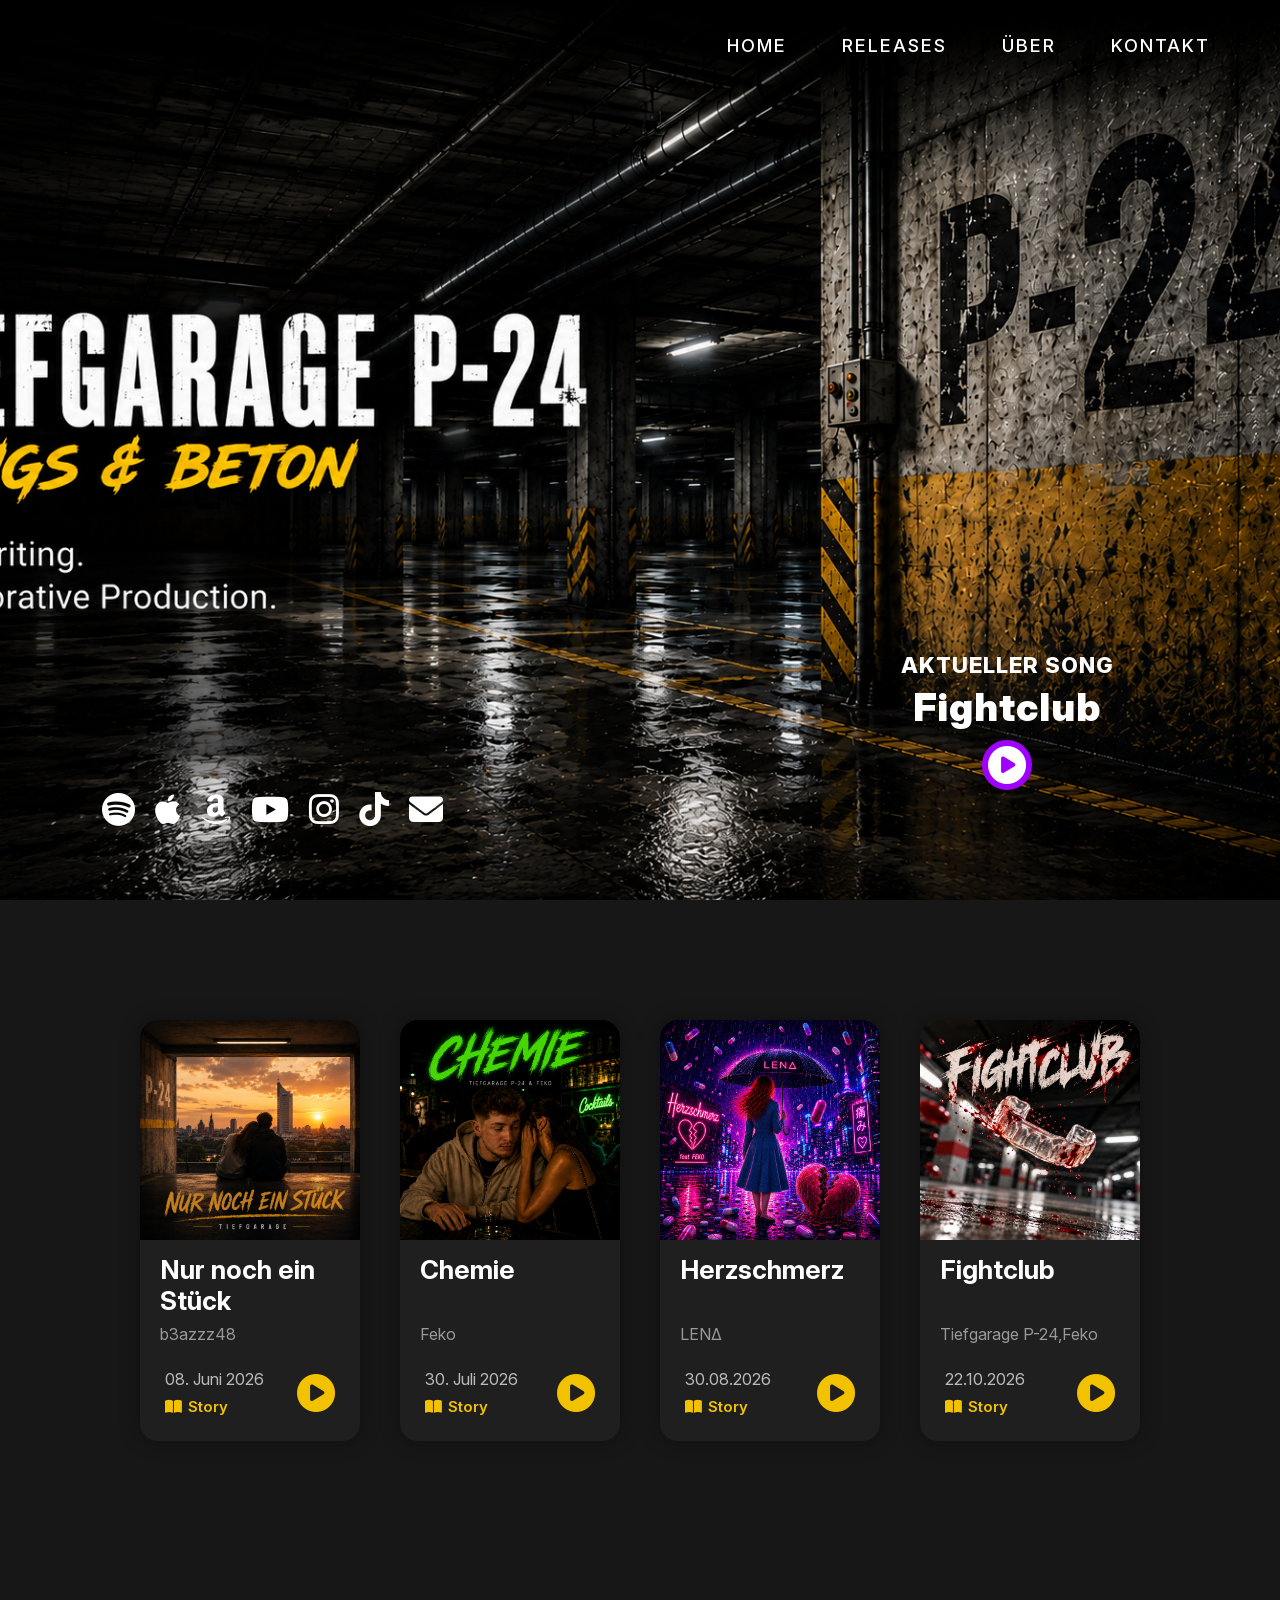
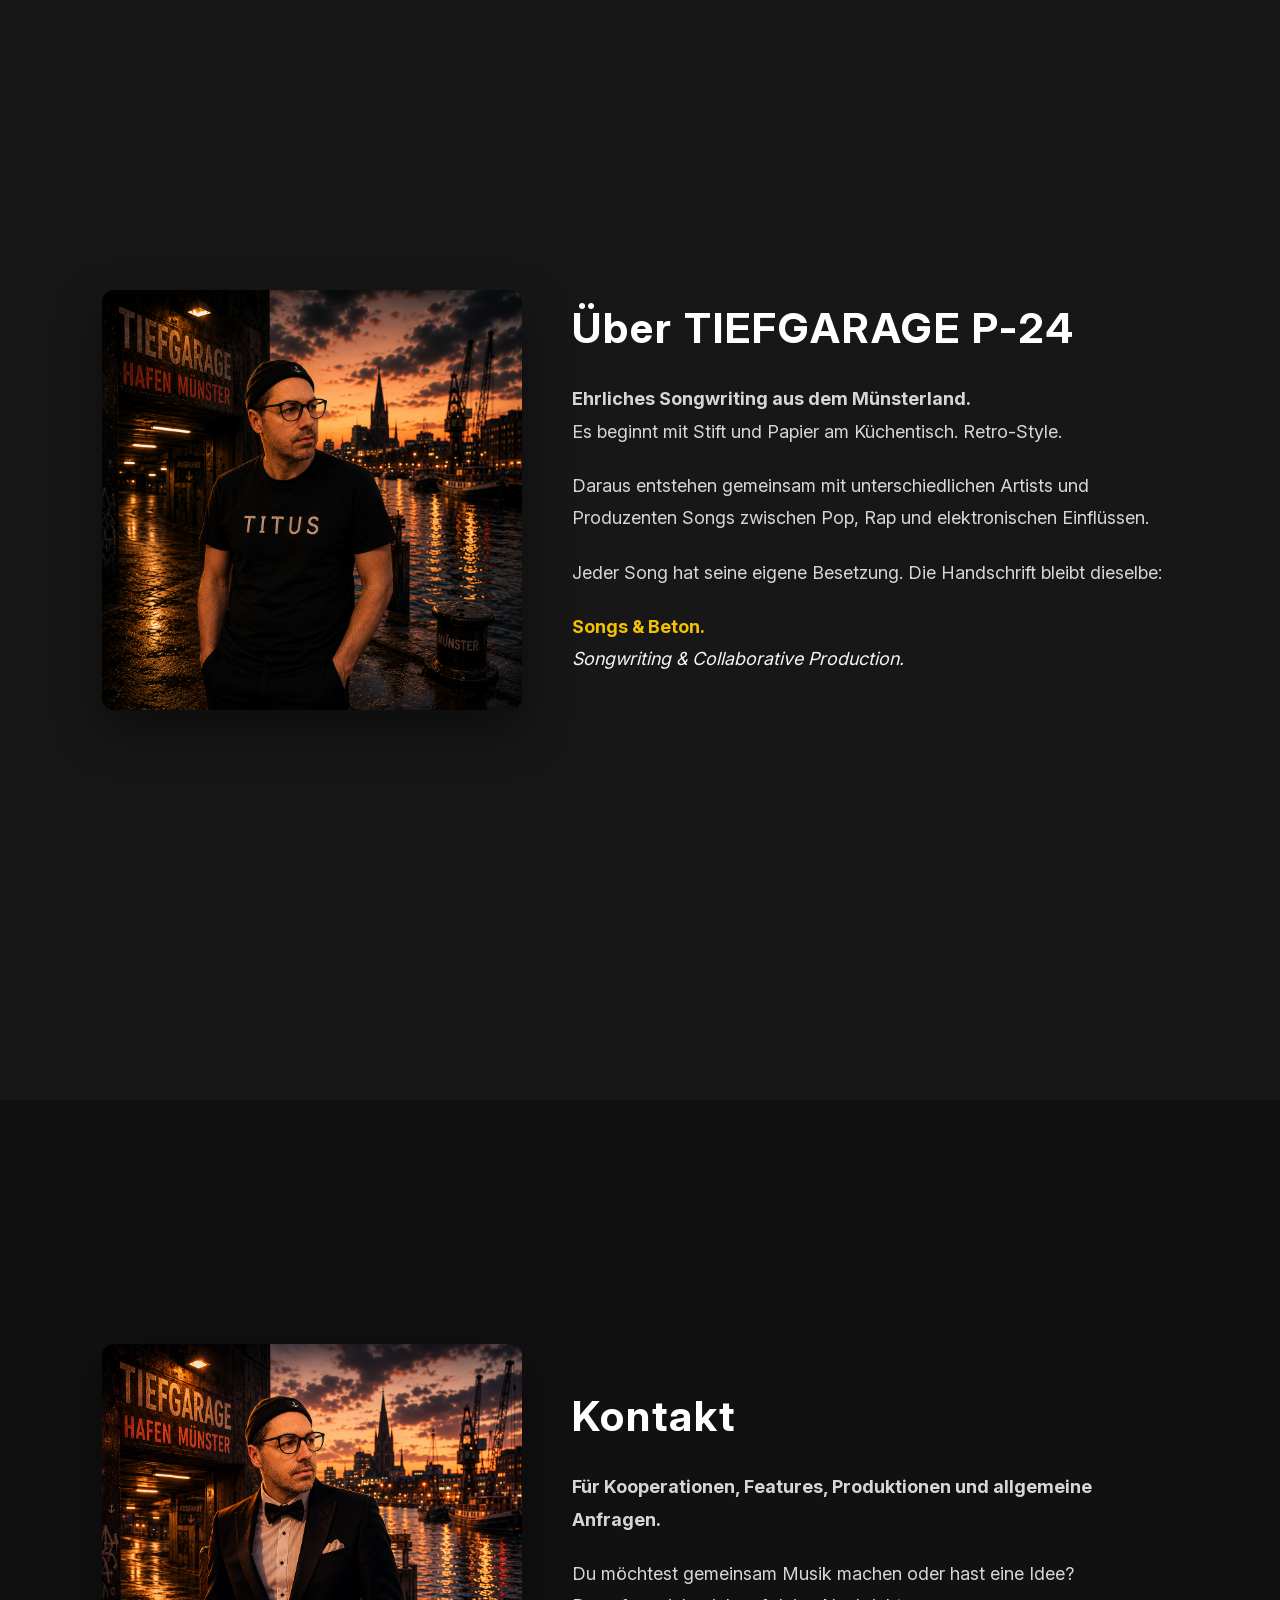
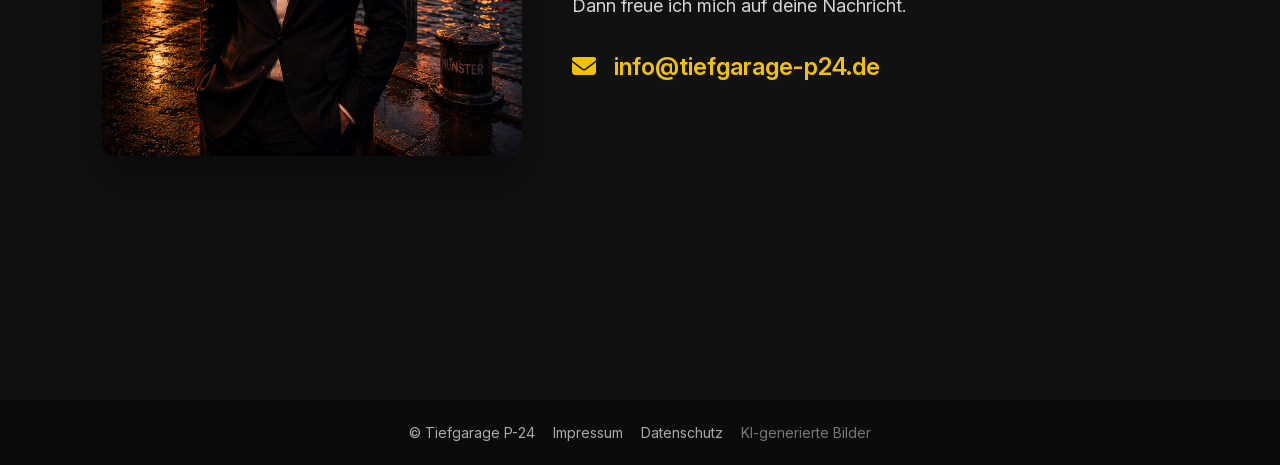
==== index.html @ d66bdec6 "Update index.html" ====
<!DOCTYPE html>
<html lang="de">

<head>

    <meta charset="UTF-8">
    <meta name="viewport" content="width=device-width, initial-scale=1.0">

    <title>Tiefgarage P-24</title>
    <link rel="stylesheet" href="style.css">

    <link rel="stylesheet" href="fonts/all.min.css">

 


</head>

<body>

<header>

    <nav>
   
        <a href="#">HOME</a>
        <a href="#releases">RELEASES</a>
        <a href="#about">ÜBER</a>
        <a href="#contact">KONTAKT</a>

    </nav>

</header>


<section class="hero">

    <div class="hero-content">

        <img src="images/logo.png" alt="Tiefgarage P-24" class="hero-logo">
       

        <div class="hero-icons">

            <a href="https://open.spotify.com/intl-de/artist/6rHu2HMCzRbNcoVHKZTyz5?si=9ib8hMebQMSGLK4p0ijs0g" target="_blank" aria-label="Spotify">
                <i class="fab fa-spotify"></i>
            </a>
            <a href="https://music.apple.com/de/artist/tiefgarage-p-24/6779788495" target="_blank" aria-label="Apple Music">
    <i class="fab fa-apple"></i>
</a>
<a href="https://music.amazon.de/artists/B0H5391VP3/tiefgarage-p-24?marketplaceId=A1PA6795UKMFR9&musicTerritory=DE&ref=dm_sh_loV7npMFciylrnXU7Ypc8jWbI" target="_blank" aria-label="Amazon Music">
    <i class="fab fa-amazon"></i>
</a>
            <a href="http://www.youtube.com/channel/UCRtT4BhdCE6mgA-jwbKLBWA" target="_blank" aria-label="YouTube">
    <i class="fab fa-youtube"></i>
</a>
            <a href="https://www.instagram.com/tiefgarage.p24?utm_source=ig_web_button_share_sheet&igsh=ZDNlZDc0MzIxNw==" target="_blank" aria-label="Instagram">
    <i class="fab fa-instagram"></i>
</a>
            <a href="https://www.tiktok.com/@tiefgarage.p24?is_from_webapp=1&sender_device=pc" target="_blank" aria-label="TikTok">
    <i class="fab fa-tiktok"></i>
</a>
            <a href="mailto:info@tiefgarage-p24.de" aria-label="E-Mail">
    <i class="fas fa-envelope"></i>
</a>
        </div>
        <div class="hero-latest">
    <span>AKTUELLER SONG</span>
    
<strong id="heroLatestTitle">Herzschmerz</strong>

<a id="heroLatestButton"
   class="play-button"
   href="#"
   target="_blank"
   rel="noopener noreferrer"
   aria-label="Aktuellen Song anhören">
    <i class="fas fa-play-circle"></i>
</a>

</div>

    </div>

</section>


<section id="releases">

    

    <div class="release-grid">

        <div class="release-card">
            
    
</p>

            <img src="images/nur-noch-ein-stück.png" alt="Nur noch ein Stück">

            <h3>Nur noch ein Stück</h3>

            <p class="artist">b3azzz48</p>

          <div class="release-footer">

    <div class="release-info">

        <span>08. Juni 2026</span>

     <a href="#"
   class="story-link"
   data-title="Eine wahre Liebesgeschichte aus Leipzig."
   data-story="Zwischen Hoffnung, Rückschlägen und Zusammenhalt erzählt „Nur noch ein Stück“ mehr zwischen den Zeilen als in den Worten.">
    <i class="fas fa-book-open"></i>
    Story
</a>

    </div>

    <a class="play-button"
       href="https://open.spotify.com/intl-de/track/4HYWpki8i0i9BM9Brw7hgo?si=295e073074084b1d"
       target="_blank"
       aria-label="Anhören">
        <i class="fas fa-play-circle"></i>
    </a>

</div>
</div>

<div class="release-card">
            
    
</p>

            <img src="images/chemie-cover.jpg" alt="Chemie">

            <h3>Chemie</h3>

            <p class="artist">Feko</p>

          <div class="release-footer">

    <div class="release-info">

        <span>30. Juli 2026</span>

     <a href="#"
   class="story-link"
   data-title="Eine durchzechte Nacht."
   data-story="Eine unerwartete Begegnung. Und vielleicht das größte Geheimnis der Menschheit?">
    <i class="fas fa-book-open"></i>
    Story
</a>

    </div>

    <a class="play-button"
       href="https://open.spotify.com/intl-de/track/4ZJSmssYX9YSl2zcwSPj4x?si=a76f670eac0d49d3"
       target="_blank"
       aria-label="Anhören">
        <i class="fas fa-play-circle"></i>
    </a>

</div>
            
</div>
         <div class="release-card">
            
    
</p>

            <img src="images/herzschmerz-cover.png" alt="Herzschmerz">

            <h3>Herzschmerz</h3>

            <p class="artist">LENΔ</p>

          <div class="release-footer">

    <div class="release-info">

        <span>30.08.2026</span>

     <a href="#"
   class="story-link"
   data-title="Ein persönlicher Dialog mit dem eigenen Schmerz."
   data-story="Der Song bewegt sich zwischen Liebeskummer, inneren Kämpfen und dem Wunsch, endlich loszulassen. Ein bewusstes Spiel mit dem Kontrast aus sommerlichem Sound und emotionaler Tiefe.">
    <i class="fas fa-book-open"></i>
    Story
</a>

    </div>

  <a class="play-button"
       href=https://open.spotify.com/intl-de/track/3UleA9GXHF7duBatR3NBm4?si=133a0db8a2e64717"
       target="_blank"
       aria-label="Anhören">
        <i class="fas fa-play-circle"></i>
    </a>


</div>
</div>
        
         <div class="release-card">
            
    
</p>

            <img src="images/FIGHTCLUB_3000x3000.jpg " alt="Fightclub">

            <h3>Fightclub</h3>

            <p class="artist">Tiefgarage P-24,Feko</p>

          <div class="release-footer">

    <div class="release-info">

        <span>22.10.2026</span>

     <a href="#"
   class="story-link"
   data-title="Nah am Abgrund"
   data-story="Er musste sich schon immer allein durchs Leben kämpfen. Doch irgendwann fand er im Fightclub, was ihm all die Jahre gefehlt hatte: Zusammenhalt, Respekt und echte Loyalität.
Der Club bewahrte ihn vor einer kriminellen Laufbahn. Hier fand er nicht nur Gleichgesinnte, sondern Familie.">
    <i class="fas fa-book-open"></i>
    Story
</a>

    </div>

  <a class="play-button"
       href=https://open.spotify.com/intl-de/album/6ifN43nXRGzP0JBTVuFiJn?si=QBHp9VlFRl-d7kdAriK0dA"
       target="_blank"
       aria-label="Anhören">
        <i class="fas fa-play-circle"></i>
    </a>


</div>
        </div>

    

</section>

<section id="about">

    <div class="about-container">

        <img src="images/about.png" alt="Tiefgarage P-24" class="about-image">

        <div class="about-text">

    <h2>Über TIEFGARAGE P-24</h2>

    <p>
        <strong>Ehrliches Songwriting aus dem Münsterland.</strong><br>
        Es beginnt mit Stift und Papier am Küchentisch. Retro-Style.
    </p>

    <p>
        Daraus entstehen gemeinsam mit unterschiedlichen Artists
        und Produzenten Songs zwischen Pop, Rap und elektronischen
        Einflüssen.
    </p>

    <p>
        Jeder Song hat seine eigene Besetzung.
        Die Handschrift bleibt dieselbe:
    </p>

    <p class="about-highlight">
    <strong>Songs &amp; Beton.</strong><br>
    <em>Songwriting &amp; Collaborative Production.</em>
</p>

</div>

    </div>

</section>

<section id="contact">

    <div class="about-container">

        <img src="images/contact.png" alt="Kontakt Tiefgarage P-24" class="about-image">

        <div class="about-text">

            <h2>Kontakt</h2>

            <p>
                <strong>Für Kooperationen, Features, Produktionen und allgemeine Anfragen.</strong>
            </p>

            <p>
                Du möchtest gemeinsam Musik machen oder hast eine Idee?<br>
                Dann freue ich mich auf deine Nachricht.
            </p>

            <p class="contact-mail">
                <a href="mailto:info@tiefgarage-p24.de">
                    <i class="fas fa-envelope"></i>
                    info@tiefgarage-p24.de
                </a>
            </p>

        </div>

    </div>

</section>

    <div id="storyModal" class="modal">

    <div class="modal-content">

        <span class="close">&times;</span>

        <h2>📖 Story</h2>

        <h3>Eine wahre Liebesgeschichte aus Leipzig.</h3>

        <p>
            Zwischen Hoffnung, Rückschlägen und Zusammenhalt erzählt
            „Nur noch ein Stück“ mehr zwischen den Zeilen als in den
            Worten.
        </p>

    </div>

</div>

<script>
// STORY-POP-UPS
const storyLinks = document.querySelectorAll(".story-link");
const storyModal = document.getElementById("storyModal");
const closeStory = document.querySelector(".close");

if (storyModal && closeStory) {
    const modalTitle = storyModal.querySelector("h3");
    const modalText = storyModal.querySelector("p");

    storyLinks.forEach(link => {
        link.addEventListener("click", function (e) {
            e.preventDefault();

            if (modalTitle) {
                modalTitle.textContent = this.dataset.title || "Story";
            }

            if (modalText) {
                modalText.textContent = this.dataset.story || "";
            }

            storyModal.style.display = "flex";
        });
    });

    closeStory.addEventListener("click", function () {
        storyModal.style.display = "none";
    });

    window.addEventListener("click", function (e) {
        if (e.target === storyModal) {
            storyModal.style.display = "none";
        }
    });
}


// AKTUELLEN SONG AUTOMATISCH AUS DEN RELEASES ÜBERNEHMEN
// Es wird die letzte Releasecard mit einem Spotify-Link verwendet.

const heroLatestTitle = document.getElementById("heroLatestTitle");
const heroLatestButton = document.getElementById("heroLatestButton");
const releaseCards = document.querySelectorAll(".release-card");

let latestReleasedCard = null;

for (let i = releaseCards.length - 1; i >= 0; i--) {
    const card = releaseCards[i];
    const playButton = card.querySelector(".play-button");

    if (
        playButton &&
        playButton.href &&
        playButton.href.startsWith("https://open.spotify.com/")
    ) {
        latestReleasedCard = card;
        break;
    }
}

if (latestReleasedCard && heroLatestTitle && heroLatestButton) {
    const title = latestReleasedCard.querySelector("h3");
    const playButton = latestReleasedCard.querySelector(".play-button");

    if (title && playButton) {
        heroLatestTitle.textContent = title.textContent.trim();
        heroLatestButton.href = playButton.href;
        heroLatestButton.target = "_blank";
        heroLatestButton.rel = "noopener noreferrer";
    }
}
</script>

    <footer class="site-footer">

    <span>© Tiefgarage P-24</span>

    <a href="impressum.html">Impressum</a>

    <a href="datenschutz.html">Datenschutz</a>

    <span class="ki-hinweis">
        KI-generierte Bilder
    </span>

</footer>
</body>

</html>
---- style.css ----
@font-face {
    font-family: 'InterLocal';
    src: url('InterVariable.woff2') format('woff2');
    font-weight: 100 900;
    font-style: normal;
    font-display: swap;
}

@font-face {
    font-family: 'Font Awesome 6 Free';
    src: url('fonts/fa-solid-900.woff2') format('woff2');
    font-weight: 900;
    font-style: normal;
    font-display: block;
}

@font-face {
    font-family: 'Font Awesome 6 Brands';
    src: url('fonts/fa-brands-400.woff2') format('woff2');
    font-weight: 400;
    font-style: normal;
    font-display: block;
}


/* ==================================================
   RESET
   ================================================== */

*{
    margin:0;
    padding:0;
    box-sizing:border-box;
}

html{
    scroll-behavior:smooth;
}

body{
    font-family:'InterLocal',sans-serif;
    background:#111;
    color:white;
}


/* ==================================================
   NAVIGATION – DESKTOP
   ================================================== */

header{
    position:fixed;
    top:0;
    left:0;
    width:100%;

    padding:35px 70px;

    display:flex;
    justify-content:flex-end;

    z-index:1000;

    background:linear-gradient(
        to bottom,
        rgba(0,0,0,.75),
        rgba(0,0,0,0)
    );
}

nav{
    display:flex;
    gap:55px;
}

nav a{
    color:white;
    text-decoration:none;

    letter-spacing:2px;
    font-size:18px;
    font-weight:500;

    transition:.3s;

    border-bottom:2px solid transparent;
    padding-bottom:6px;
}

nav a:hover{
    color:#f2c200;
}

nav a.active{
    color:#f2c200;
    border-bottom:2px solid #f2c200;
    padding-bottom:6px;
}


/* ==================================================
   HERO
   ================================================== */

.hero{
    width:100%;
    height:100vh;

    position:relative;

    background-image:url("images/hero-neu.png");
    background-size:cover;
    background-position:center;
    background-repeat:no-repeat;
}

.hero-content{
    height:100%;

    display:flex;
    flex-direction:column;

    justify-content:flex-end;
    align-items:flex-start;

    padding:0 8% 70px;
}

.hero-logo{
    display:none;
}

.hero-icons{
    display:flex;
    gap:20px;
}

.hero-icons a{
    color:white;
    font-size:34px;
    transition:.3s;
}

.hero-icons a:hover{
    color:#f2c200;
}


/* ==================================================
   AKTUELLER SONG – HERO
   ================================================== */

.hero-latest{
    position:absolute;

    right:13%;
    bottom:110px;

    display:flex;
    flex-direction:column;

    align-items:center;
    justify-content:center;

    gap:6px;

    color:white;
    text-align:center;

    z-index:100;
}

.hero-latest span{
    display:block;

    color:white;

    font-size:22px;
    font-weight:800;
    letter-spacing:1px;

    margin:0;
}

.hero-latest strong{
    display:block;

    color:white;

    font-size:38px;
    font-weight:900;
    letter-spacing:1px;

    margin:0;
}

.hero-latest a{
    display:flex;

    align-items:center;
    justify-content:center;

    width:50px;
    height:50px;

    background:#a000ff;
    border:2px solid #a000ff;
    border-radius:50%;

    color:white;
    font-size:38px;
    line-height:1;

    text-decoration:none;

    margin:4px 0 0 0;
}

.hero-latest a:hover{
    color:#c000ff;
}


/* ==================================================
   ÜBER
   ================================================== */

#about{
    min-height:100vh;

    background:#171717;

    padding:90px 8%;
}

.about-container{
    max-width:1200px;
    margin:auto;

    display:flex;
    align-items:center;

    gap:50px;
}

.about-image{
    width:420px;

    border-radius:12px;

    box-shadow:0 20px 50px rgba(0,0,0,.45);
}

.about-text{
    flex:1;
}

.about-text h2{
    font-size:42px;

    margin-bottom:30px;

    letter-spacing:2px;
}

.about-text p{
    font-size:18px;
    line-height:1.8;

    color:#d6d6d6;

    margin-bottom:22px;
}

.about-highlight strong{
    color:#f2c200;
}

.about-highlight em{
    color:#f5f5f5;
}


/* ==================================================
   KONTAKT
   ================================================== */

#contact{
    min-height:100vh;

    background:#111;

    display:flex;

    justify-content:center;
    align-items:center;

    padding:80px 8%;
}

.contact-container{
    max-width:700px;

    text-align:center;
}

.contact-container h2{
    font-size:56px;

    color:white;

    margin-bottom:30px;
}

.contact-container p{
    font-size:24px;
    line-height:1.8;

    color:#ddd;

    margin-bottom:25px;
}

.contact-container strong{
    color:white;
}

.contact-mail a{
    color:#f2c200;

    text-decoration:none;

    font-size:24px;
    font-weight:600;
}

.contact-mail i{
    margin-right:12px;
}


/* ==================================================
   RELEASES
   ================================================== */

#releases{
    min-height:100vh;

    background:#171717;

    padding:120px 8%;
}

#releases h2{
    text-align:center;

    font-size:56px;

    color:white;

    margin-bottom:70px;
}

.release-grid{
    display:flex;

    justify-content:center;

    gap:40px;

    flex-wrap:wrap;
}

.release-card{
    width:220px;

    background:#1f1f1f;

    display:flex;
    flex-direction:column;

    border-radius:18px;

    overflow:hidden;

    transition:.3s;

    box-shadow:0 0 20px rgba(0,0,0,.35);
}

.release-card:hover{
    transform:translateY(-8px);

    box-shadow:
        0 0 25px rgba(242,194,0,.25);
}

.release-card img{
    width:100%;

    display:block;
}

.release-card h3{
    color:white;

    font-size:26px;

    height:84px;

    padding:14px 20px 8px;
}

.artist{
    color:#999;

    padding:0 20px;
}

.release-footer{
    display:flex;

    justify-content:space-between;
    align-items:center;

    padding:25px;

    margin-top:auto;
}

.release-footer span{
    color:#bbb;
}

.release-info{
    display:flex;

    flex-direction:column;

    gap:8px;
}

.story-link{
    display:flex;

    align-items:center;

    gap:6px;

    color:#f2c200;

    text-decoration:none;

    font-size:15px;

    font-weight:600;
}

.story-link:hover{
    color:#ffd84d;
}

.release-footer a.play-button{
    color:#f2c200;

    font-size:38px;

    text-decoration:none;
}


/* ==================================================
   STORY POPUP
   ================================================== */

.modal{
    display:none;

    position:fixed;

    inset:0;

    background:rgba(0,0,0,.75);

    justify-content:center;
    align-items:center;

    z-index:9999;
}

.modal-content{
    background:#1f1f1f;

    width:90%;
    max-width:520px;

    padding:30px;

    border-radius:18px;

    color:white;

    position:relative;

    box-shadow:
        0 20px 60px rgba(0,0,0,.5);
}

.modal-content h2{
    color:#f2c200;

    margin-bottom:15px;
}

.modal-content h3{
    margin-bottom:20px;
}

.modal-content p{
    line-height:1.7;

    color:#ddd;
}

.close{
    position:absolute;

    top:15px;
    right:20px;

    font-size:30px;

    cursor:pointer;

    color:#bbb;
}

.close:hover{
    color:#fff;
}


/* ==================================================
   FOOTER
   ================================================== */

.site-footer{
    width:100%;

    padding:24px 20px;

    display:flex;

    justify-content:center;
    align-items:center;

    flex-wrap:wrap;

    gap:8px 18px;

    background:#0b0b0b;

    color:#aaa;

    font-size:14px;

    text-align:center;
}

.site-footer a{
    color:#aaa;

    text-decoration:none;

    transition:color .2s ease;
}

.site-footer a:hover{
    color:#f2c400;
}

.site-footer .ki-hinweis{
    color:#777;
}


/* ==================================================
   RECHTLICHE SEITEN
   ================================================== */

.legal-page{
    max-width:900px;

    margin:0 auto;

    padding:90px 40px 20px;
}

.legal-page h1{
    font-size:32px;

    margin-bottom:18px;

    color:white;
}

.legal-page h2{
    font-size:17px;

    margin-top:12px;
    margin-bottom:4px;

    color:#f2c400;
}

.legal-page p{
    font-size:13px;

    line-height:1.3;

    color:#ddd;

    margin-bottom:6px;
}

.legal-page a{
    color:#f2c400;

    text-decoration:none;
}

.legal-page a:hover{
    text-decoration:underline;
}


/* ==================================================
   MOBILE – EINZIGER MOBILE BLOCK
   ================================================== */

@media (max-width:600px){

    /* ----------------------------------------------
       ALLGEMEIN
       ---------------------------------------------- */

    html{
        scroll-behavior:smooth;
    }

    body{
        width:100%;
        overflow-x:hidden;
    }


    /* ----------------------------------------------
       NAVIGATION
       ---------------------------------------------- */

    header{
        position:fixed !important;

        top:0 !important;
        left:0 !important;

        width:100% !important;

        height:64px !important;

        padding:0 10px !important;

        display:flex !important;

        justify-content:center !important;
        align-items:center !important;

        background:rgba(17,17,17,.96) !important;

        z-index:10000 !important;
    }

    nav{
        width:100% !important;

        display:flex !important;

        justify-content:space-between !important;
        align-items:center !important;

        gap:0 !important;

        flex-wrap:nowrap !important;
    }

    nav a{
        flex:0 0 auto !important;

        font-size:12px !important;

        letter-spacing:1.2px !important;

        white-space:nowrap !important;

        padding:0 !important;
        margin:0 !important;

        border-bottom:none !important;
    }


    /* ----------------------------------------------
       HERO
       ---------------------------------------------- */

    .hero{
    height:100svh;

    width:100%;

    overflow:hidden;

    background-image:url("images/dein-mobile-hero.png");

    background-size:cover;

    background-position:center;

    background-repeat:no-repeat;
}

    .hero-content{
        position:relative;

        width:100%;
        height:100%;

        padding:0 15px 50px;

        display:flex;

        flex-direction:column;

        justify-content:flex-end;
        align-items:center;

        overflow:hidden;
    }


    /* LOGO */

    .hero-logo{
        display:block !important;

        position:absolute !important;

        top:115px !important;

        left:50% !important;

        transform:translateX(-50%) !important;

        width:78% !important;

        max-width:380px !important;

        height:auto !important;

        z-index:10 !important;

        mix-blend-mode:screen !important;
    }


    /* ZUSATZTEXT */

    .hero-content::before{
        display:block !important;

        content:"Songwriting & Collaborative Production.";

        position:absolute !important;

        top:245px !important;

        left:53% !important;

        transform:translateX(-50%) !important;

        width:100% !important;

        text-align:center !important;

        color:white !important;

        font-size:15px !important;

        font-weight:600 !important;

        letter-spacing:.2px !important;

        white-space:nowrap !important;

        z-index:11 !important;
    }


    /* HERO – AKTUELLER SONG */

    .hero-latest{
        position:absolute !important;

        left:0 !important;
        right:0 !important;

        bottom:145px !important;

        width:100% !important;

        display:flex !important;

        flex-direction:column !important;

        align-items:center !important;

        justify-content:center !important;

        gap:5px !important;

        z-index:50 !important;

        text-align:center !important;
    }

    .hero-latest span{
        font-size:17px !important;

        line-height:1.2 !important;

        color:white !important;
    }

    .hero-latest strong{
        font-size:30px !important;

        line-height:1.15 !important;

        color:white !important;
    }

    .hero-latest a{
        display:flex !important;

        align-items:center !important;
        justify-content:center !important;

        width:70px !important;
        height:70px !important;

        margin:8px 0 0 0 !important;

        background:#a000ff !important;

        color:white !important;

        border:0 !important;

        border-radius:50% !important;

        font-size:36px !important;

        line-height:1 !important;

        text-decoration:none !important;
    }


    /* HERO – SOCIAL ICONS */

    .hero-icons{
        position:absolute !important;

        left:50% !important;

        bottom:45px !important;

        transform:translateX(-50%) !important;

        width:100% !important;

        display:flex !important;

        justify-content:center !important;

        align-items:center !important;

        gap:15px !important;

        z-index:50 !important;
    }

    .hero-icons a{
        font-size:35px !important;

        color:white !important;
    }


    /* ----------------------------------------------
       ÜBER – MOBILE
       ---------------------------------------------- */

    #about{
        min-height:0 !important;

        height:auto !important;

        padding:64px 0 0 0 !important;

        background:#171717 !important;

        overflow:visible !important;
    }

    #about .about-container{
        width:100% !important;

        max-width:none !important;

        margin:0 !important;

        padding:0 !important;

        display:flex !important;

        flex-direction:column !important;

        align-items:stretch !important;

        gap:0 !important;
    }

    #about .about-image{
        width:100% !important;

        height:35svh !important;

        min-height:0 !important;

        flex:none !important;

        object-fit:cover !important;

        object-position:center center !important;

        border-radius:0 !important;

        box-shadow:none !important;

        display:block !important;
    }

    #about .about-text{
        width:100% !important;

        height:auto !important;

        min-height:55svh !important;

        flex:none !important;

        padding:35px 22px 45px !important;

        text-align:center !important;

        overflow:visible !important;
    }

    #about .about-text h2{
        font-size:34px !important;

        line-height:1.15 !important;

        margin-bottom:30px !important;

        letter-spacing:0 !important;

        white-space:nowrap !important;
    }

    #about .about-text p{
        font-size:17px !important;

        line-height:1.6 !important;

        color:#d6d6d6 !important;

        margin-bottom:25px !important;
    }

    #about .about-highlight{
        margin-top:5px !important;
    }

    #about .about-highlight strong{
        color:#f2c200 !important;
    }

    #about .about-highlight em{
        color:#f5f5f5 !important;
    }


    /* ----------------------------------------------
       KONTAKT – MOBILE
       ---------------------------------------------- */

    #contact{
        min-height:0 !important;

        height:auto !important;

        padding:64px 0 0 0 !important;

        background:#111 !important;

        display:block !important;

        overflow:visible !important;
    }

    #contact .about-container{
        width:100% !important;

        max-width:none !important;

        margin:0 !important;

        padding:0 !important;

        display:flex !important;

        flex-direction:column !important;

        align-items:stretch !important;

        gap:0 !important;
    }

    #contact .about-image{
        width:100% !important;

        height:35svh !important;

        min-height:0 !important;

        flex:none !important;

        object-fit:cover !important;

        object-position:center center !important;

        border-radius:0 !important;

        box-shadow:none !important;

        display:block !important;
    }

    #contact .about-text{
        width:100% !important;

        height:auto !important;

        min-height:55svh !important;

        flex:none !important;

        padding:35px 22px 45px !important;

        text-align:center !important;

        overflow:visible !important;
    }

    #contact .about-text h2{
        font-size:40px !important;

        line-height:1.15 !important;

        margin-bottom:30px !important;

        letter-spacing:1px !important;
    }

    #contact .about-text p{
        font-size:17px !important;

        line-height:1.6 !important;

        color:#ddd !important;

        margin-bottom:25px !important;
    }

    #contact .contact-mail{
        margin-top:30px !important;
    }

    #contact .contact-mail a{
        display:inline-flex !important;

        align-items:center !important;

        justify-content:center !important;

        gap:10px !important;

        color:#f2c200 !important;

        font-size:20px !important;

        font-weight:600 !important;

        text-decoration:none !important;
    }

    #contact .contact-mail i{
        margin-right:0 !important;
    }


    /* ----------------------------------------------
       RELEASES – MOBILE
       ---------------------------------------------- */

    #releases{
        min-height:0 !important;

        padding:100px 20px 60px !important;

        background:#171717 !important;
    }

    #releases h2{
        font-size:38px !important;

        margin-bottom:40px !important;
    }

    .release-grid{
        display:flex !important;

        flex-direction:column !important;

        align-items:center !important;

        justify-content:flex-start !important;

        gap:30px !important;
    }

    .release-card{
        width:280px !important;

        max-width:100% !important;
    }


    /* ----------------------------------------------
       STORY POPUP – MOBILE
       ---------------------------------------------- */

    .modal{
        position:fixed !important;

        inset:0 !important;

        width:100vw !important;
        height:100vh !important;

        display:none;

        align-items:center !important;
        justify-content:center !important;

        padding:20px !important;

        box-sizing:border-box !important;

        z-index:99999 !important;
    }

    .modal-content{
        position:relative !important;

        width:calc(100vw - 40px) !important;

        max-width:340px !important;

        max-height:75vh !important;

        overflow-y:auto !important;

        margin:0 !important;

        padding:25px 20px !important;

        box-sizing:border-box !important;

        border-radius:18px !important;
    }

    .modal-content h2{
        font-size:24px !important;

        margin-bottom:12px !important;
    }

    .modal-content h3{
        font-size:18px !important;

        line-height:1.3 !important;

        margin-bottom:15px !important;
    }

    .modal-content p{
        font-size:15px !important;

        line-height:1.5 !important;
    }

    .close{
        top:10px !important;

        right:14px !important;

        font-size:28px !important;
    }


    /* ----------------------------------------------
       FOOTER – MOBILE
       ---------------------------------------------- */

    .site-footer{
        font-size:13px !important;

        gap:8px 12px !important;

        padding:20px 15px !important;
    }


    /* ----------------------------------------------
       RECHTLICHE SEITEN – MOBILE
       ---------------------------------------------- */

    .legal-page{
        padding:100px 20px 30px !important;
    }

    .legal-page h1{
        font-size:30px !important;

        margin-bottom:20px !important;
    }

    .legal-page h2{
        font-size:18px !important;

        margin-top:18px !important;
    }

    .legal-page p{
        font-size:14px !important;

        line-height:1.4 !important;
    }

}
/* ==================================================
   MOBILE FEINSCHLIFF – NUR HANDY
   DESKTOP NICHT VERÄNDERN
   ================================================== */

@media (max-width:600px){

    /* -------------------------
       NAVIGATION
       ------------------------- */

    body > header nav{
        justify-content:center !important;
        gap:18px !important;
    }

    body > header nav a{
        font-size:14px !important;
        letter-spacing:1px !important;
        margin:0 !important;
        padding:0 !important;
    }


    /* -------------------------
       ÜBER – TEXT VOLL SICHTBAR
       ------------------------- */

    #about{
        height:auto !important;
        min-height:0 !important;
        overflow:visible !important;
    }

    #about .about-text{
        height:auto !important;
        min-height:0 !important;
        padding:15px 22px 20px !important;
        overflow:visible !important;
    }

    #about .about-text h2{
        font-size:28px !important;
        line-height:1.2 !important;
        white-space:normal !important;
        margin-bottom:22px !important;
    }

    #about .about-text p{
        font-size:15px !important;
        line-height:1.5 !important;
        margin-bottom:18px !important;
    }


    /* -------------------------
       KONTAKT – TEXT VOLL SICHTBAR
       ------------------------- */

    #contact{
        height:auto !important;
        min-height:0 !important;
        overflow:visible !important;
    }

    #contact .about-container{
        height:auto !important;
    }

    #contact .about-image{
        height:40svh !important;
    }

    #contact .about-text{
        height:auto !important;
        min-height:0 !important;
        padding:30px 22px 55px !important;
        overflow:visible !important;
    }

    #contact .about-text h2{
        font-size:28px !important;
        line-height:1.2 !important;
        margin-bottom:22px !important;
    }

    #contact .about-text p{
        font-size:15px !important;
        line-height:1.5 !important;
        margin-bottom:18px !important;
    }

    #contact .contact-mail{
        margin-top:25px !important;
    }

    #contact .contact-mail a{
        font-size:18px !important;
    }

}
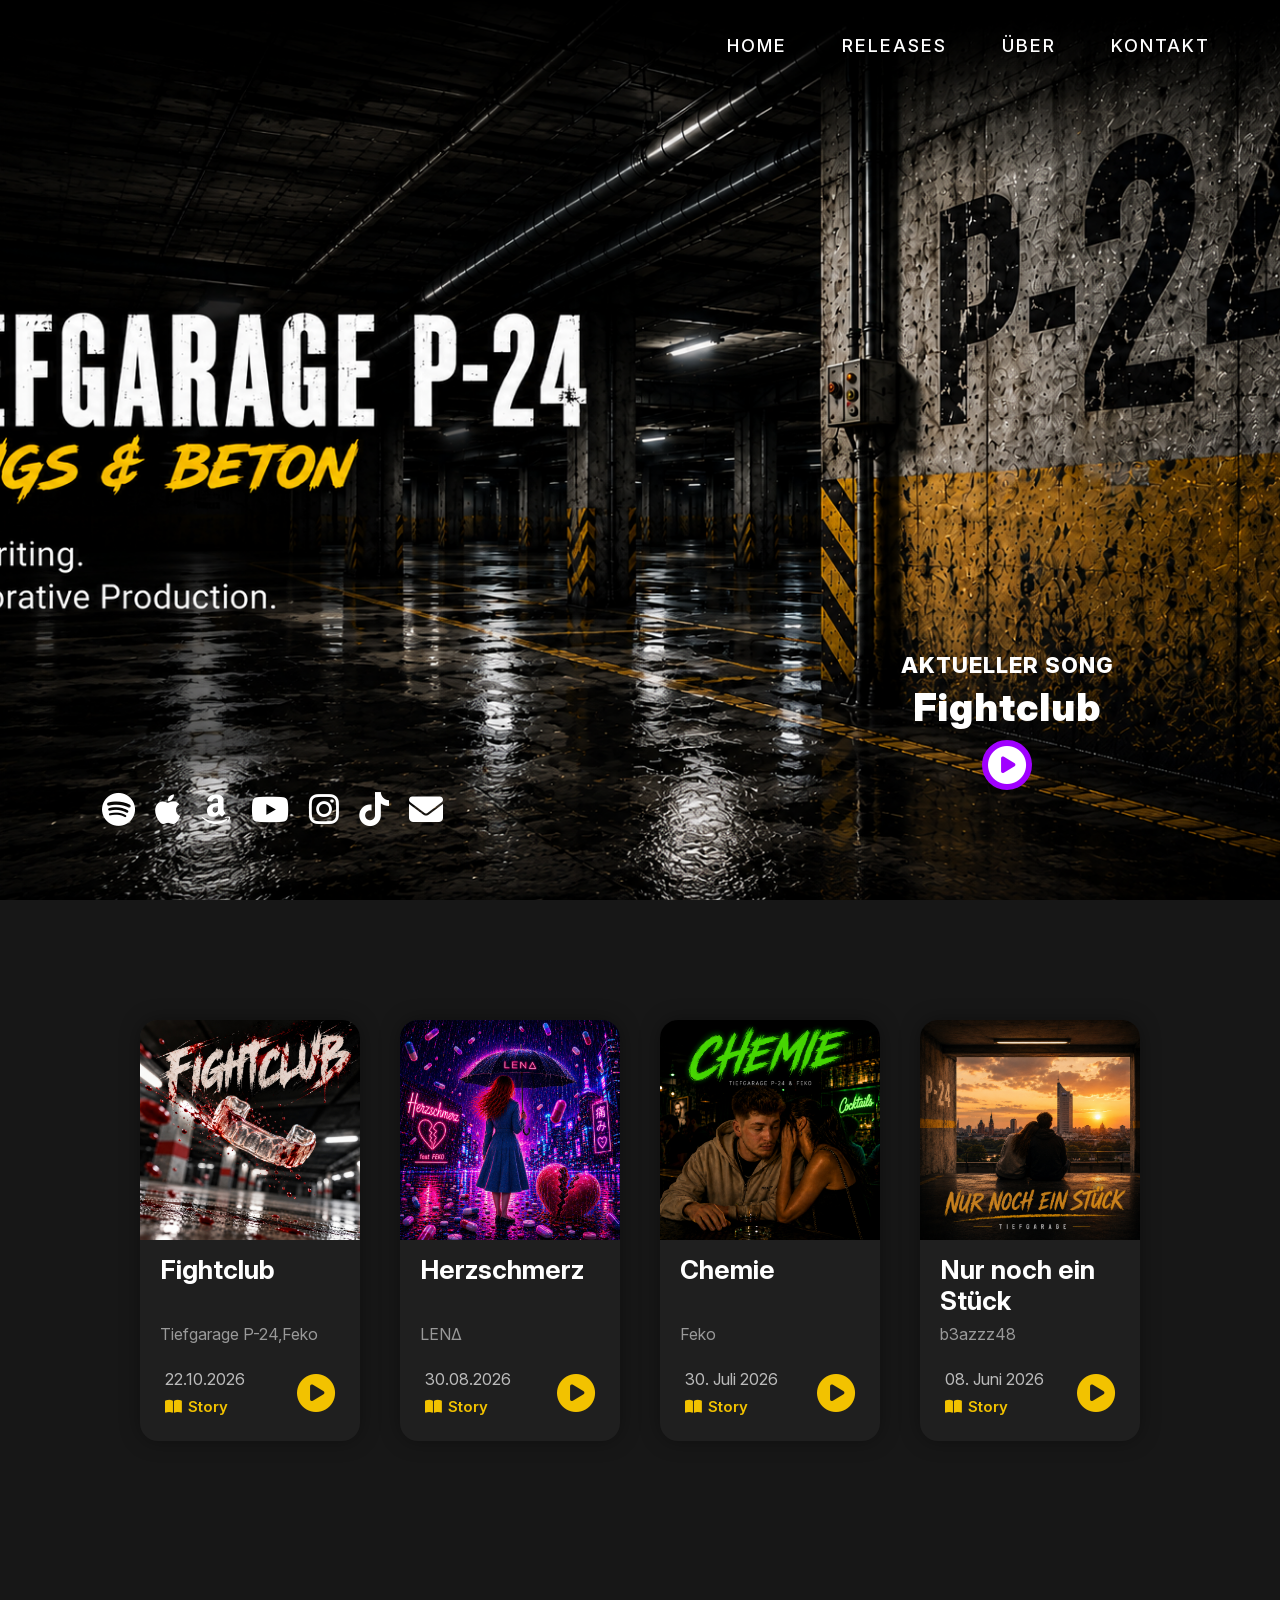
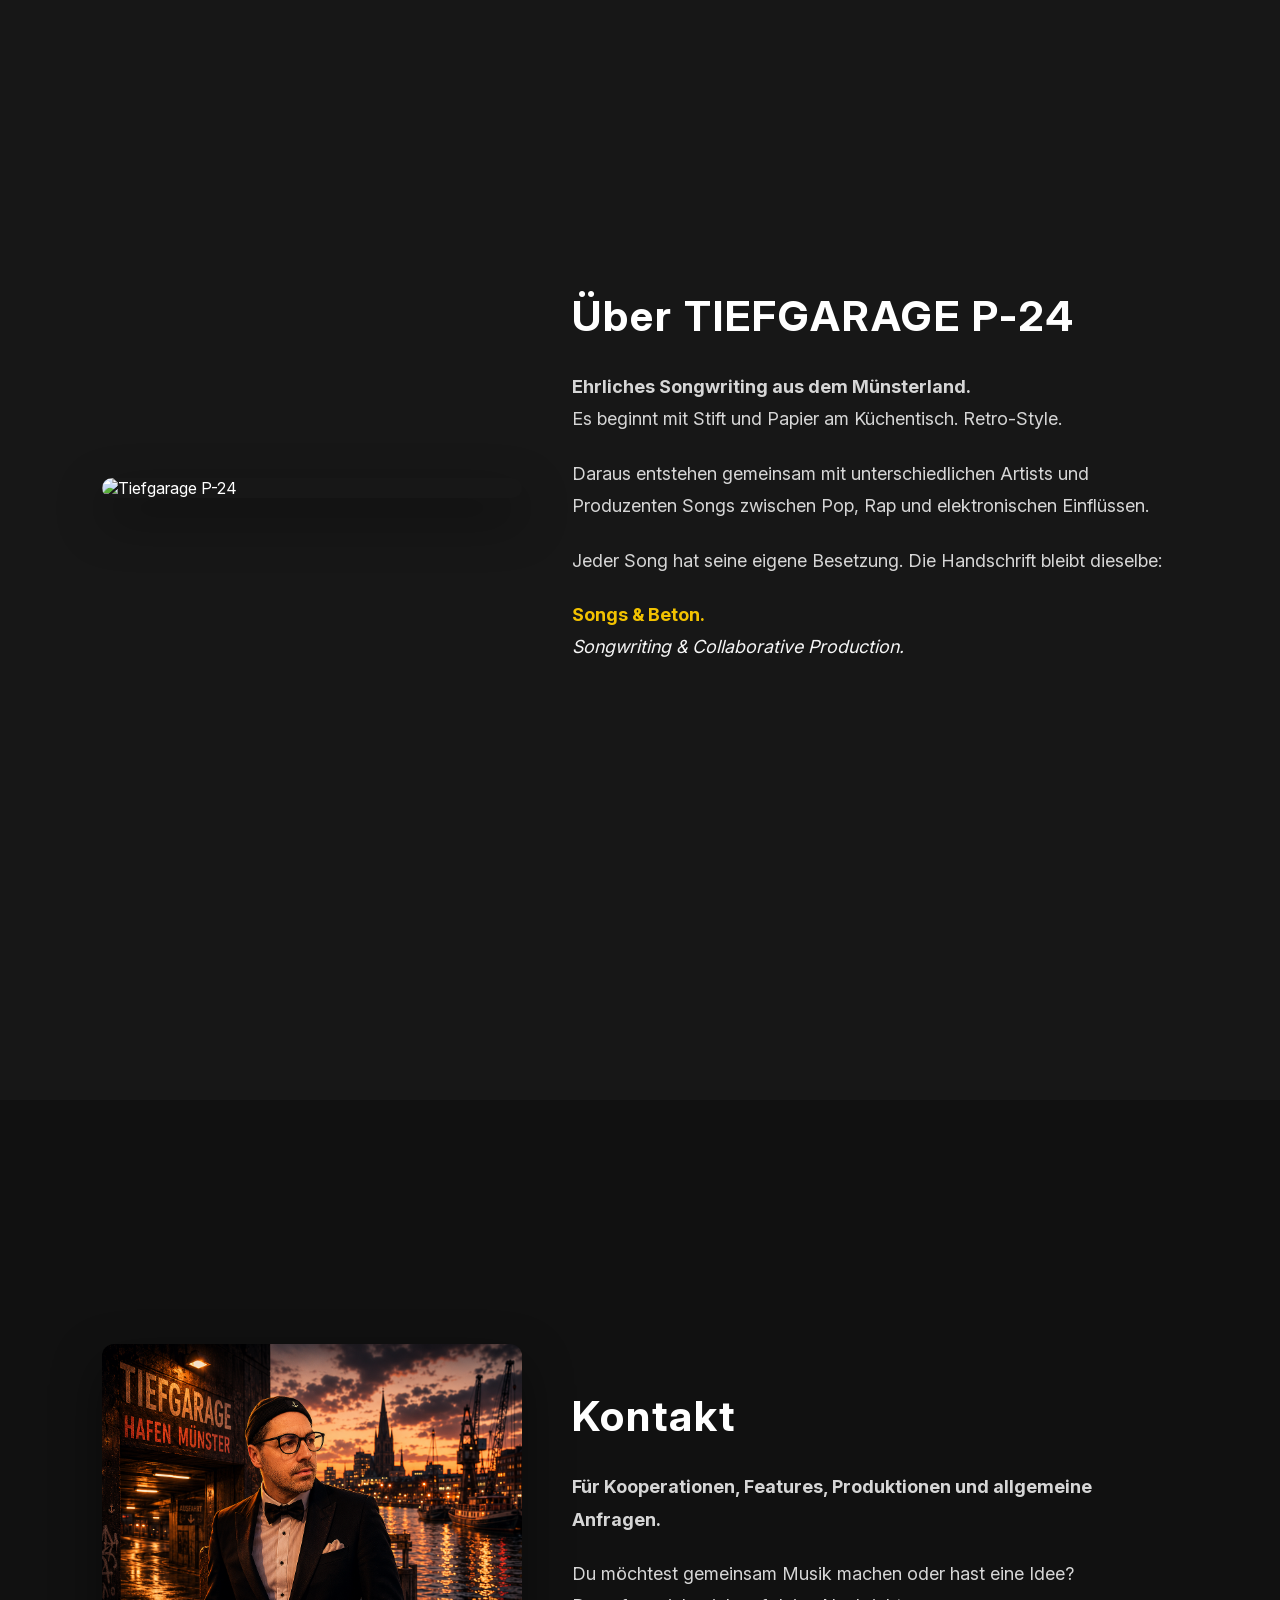
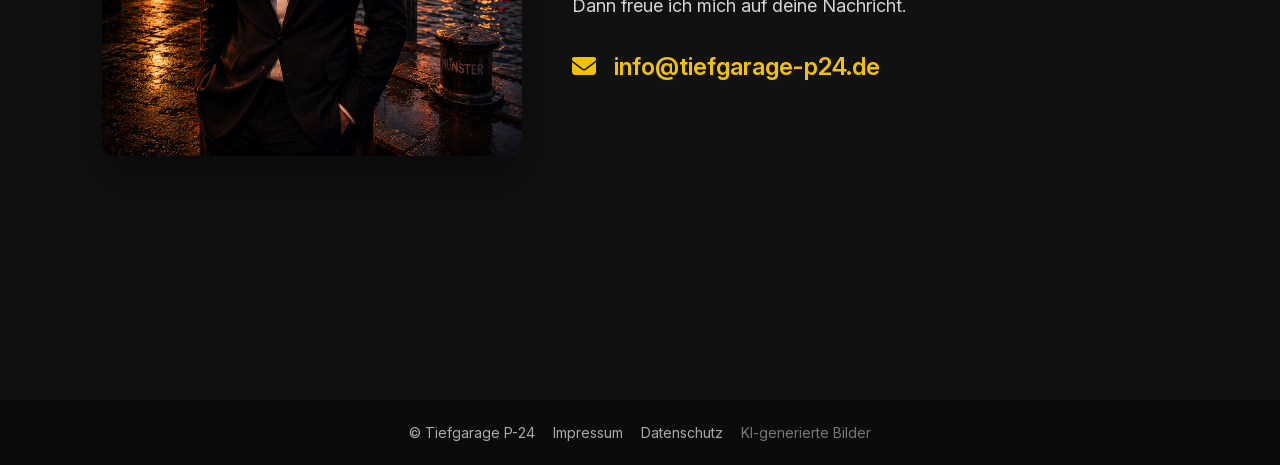
==== commit 6f93210c: "Update index.html" ====
--- a/index.html
+++ b/index.html
@@ -66,7 +66,7 @@
         <div class="hero-latest">
     <span>AKTUELLER SONG</span>
     
-<strong id="heroLatestTitle">Herzschmerz</strong>
+<strong id="heroLatestTitle"></strong>
 
 <a id="heroLatestButton"
    class="play-button"
@@ -249,7 +249,7 @@
 
     <div class="about-container">
 
-        <img src="images/about.png" alt="Tiefgarage P-24" class="about-image">
+        <img src="Über.png" alt="Tiefgarage P-24" class="about-image">
 
         <div class="about-text">
 
--- a/style.css
+++ b/style.css
@@ -361,15 +361,16 @@
     margin-bottom:70px;
 }
 
+
 .release-grid{
     display:flex;
-
+    flex-direction:row-reverse;
     justify-content:center;
-
     gap:40px;
-
     flex-wrap:wrap;
 }
+
+
 
 .release-card{
     width:220px;
@@ -1152,7 +1153,7 @@
     .release-grid{
         display:flex !important;
 
-        flex-direction:column !important;
+       flex-direction:column-reverse !important;
 
         align-items:center !important;
 
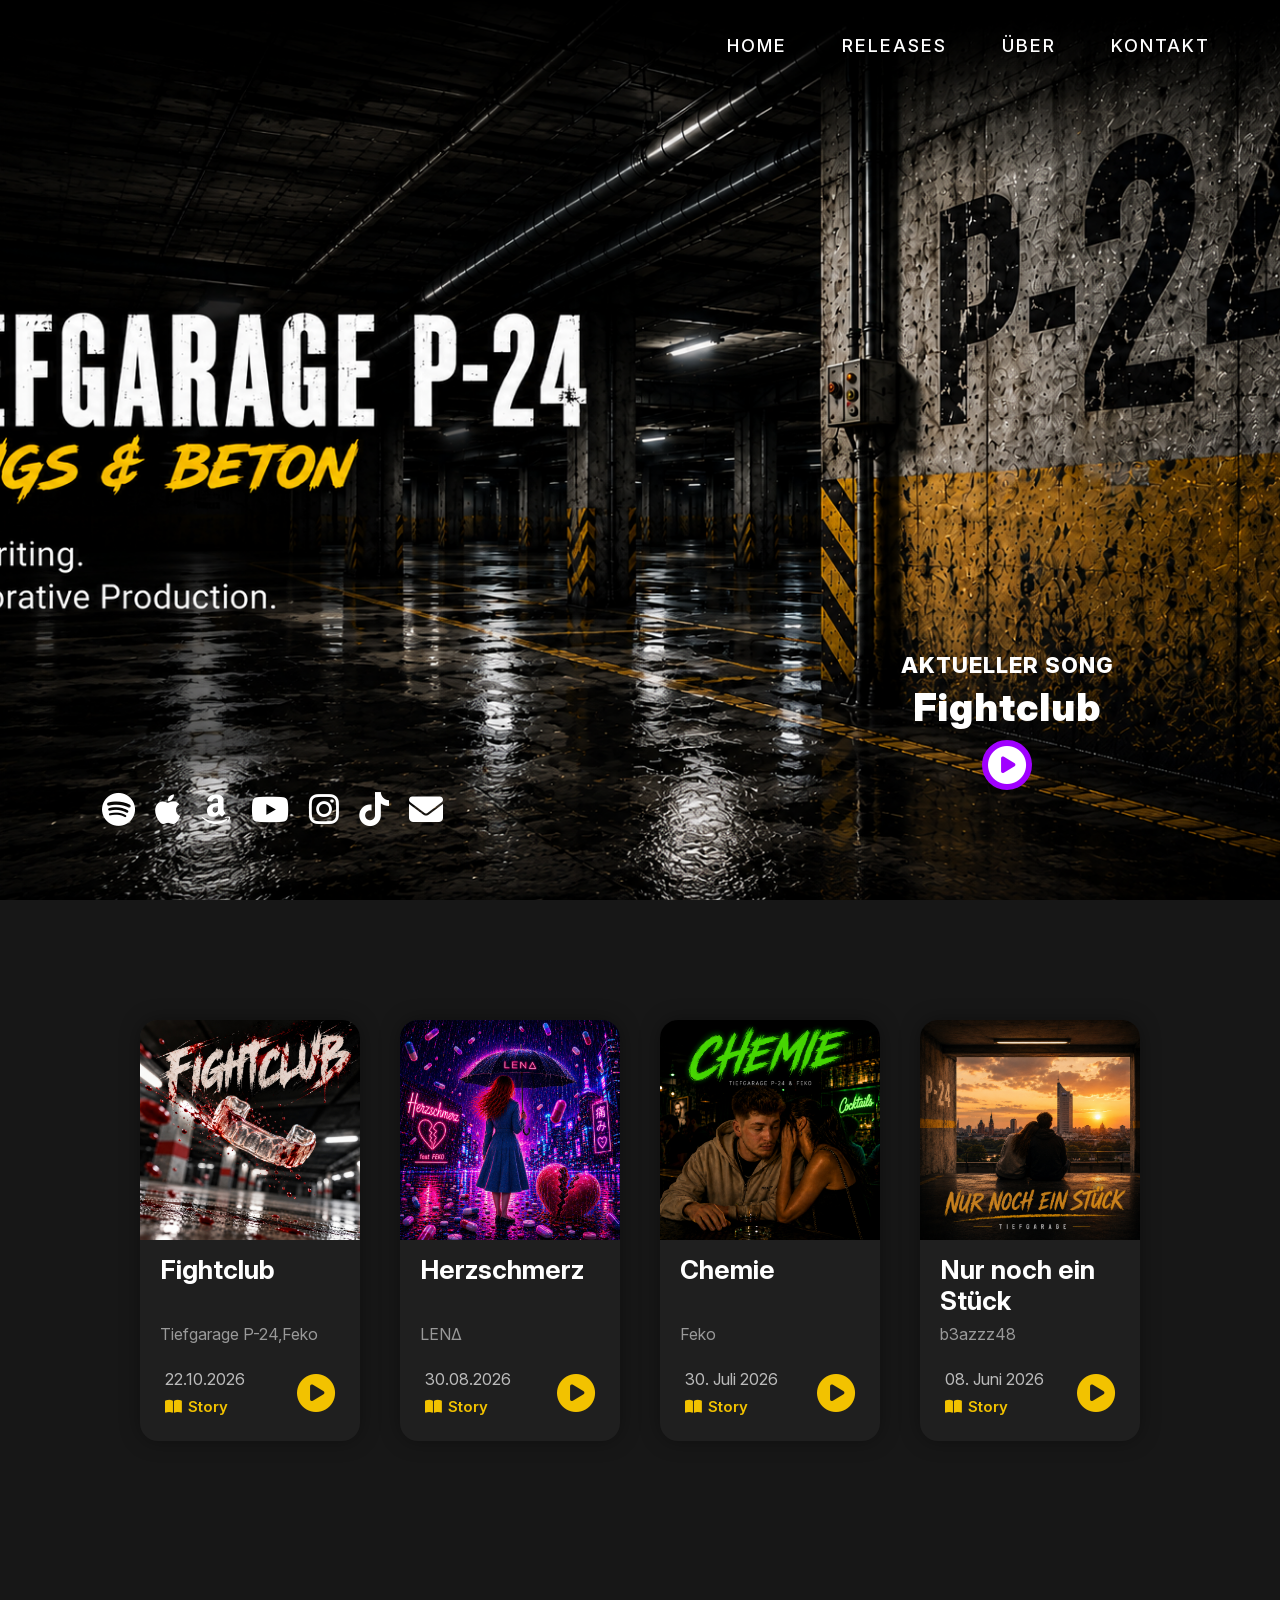
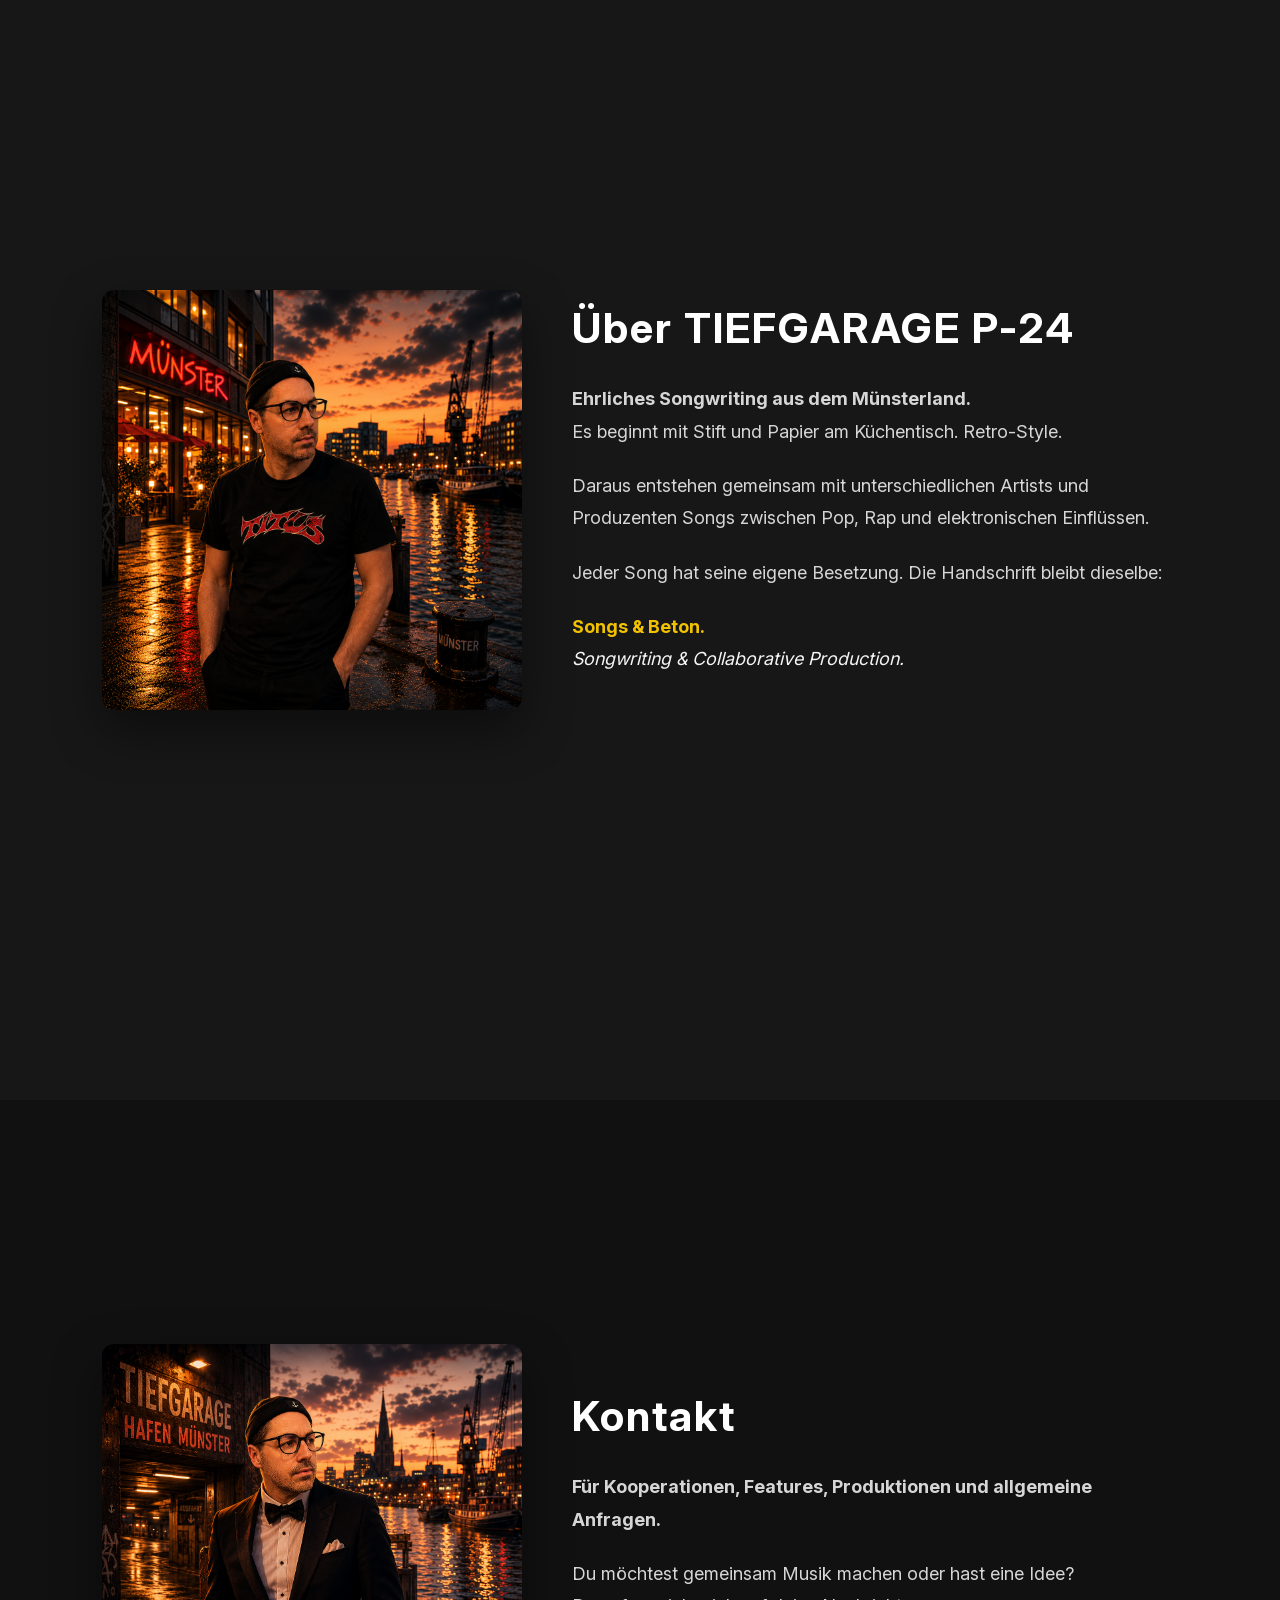
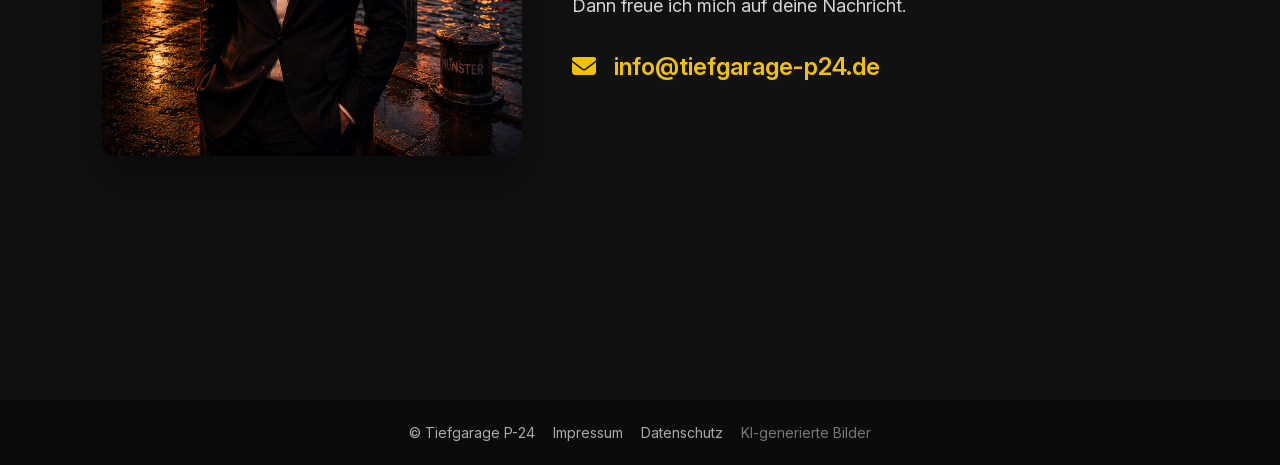
==== commit 558bdbeb: "Update index.html" ====
--- a/index.html
+++ b/index.html
@@ -249,7 +249,7 @@
 
     <div class="about-container">
 
-        <img src="Über.png" alt="Tiefgarage P-24" class="about-image">
+        <img src="images/Über.png" alt="Tiefgarage P-24" class="about-image">
 
         <div class="about-text">
 
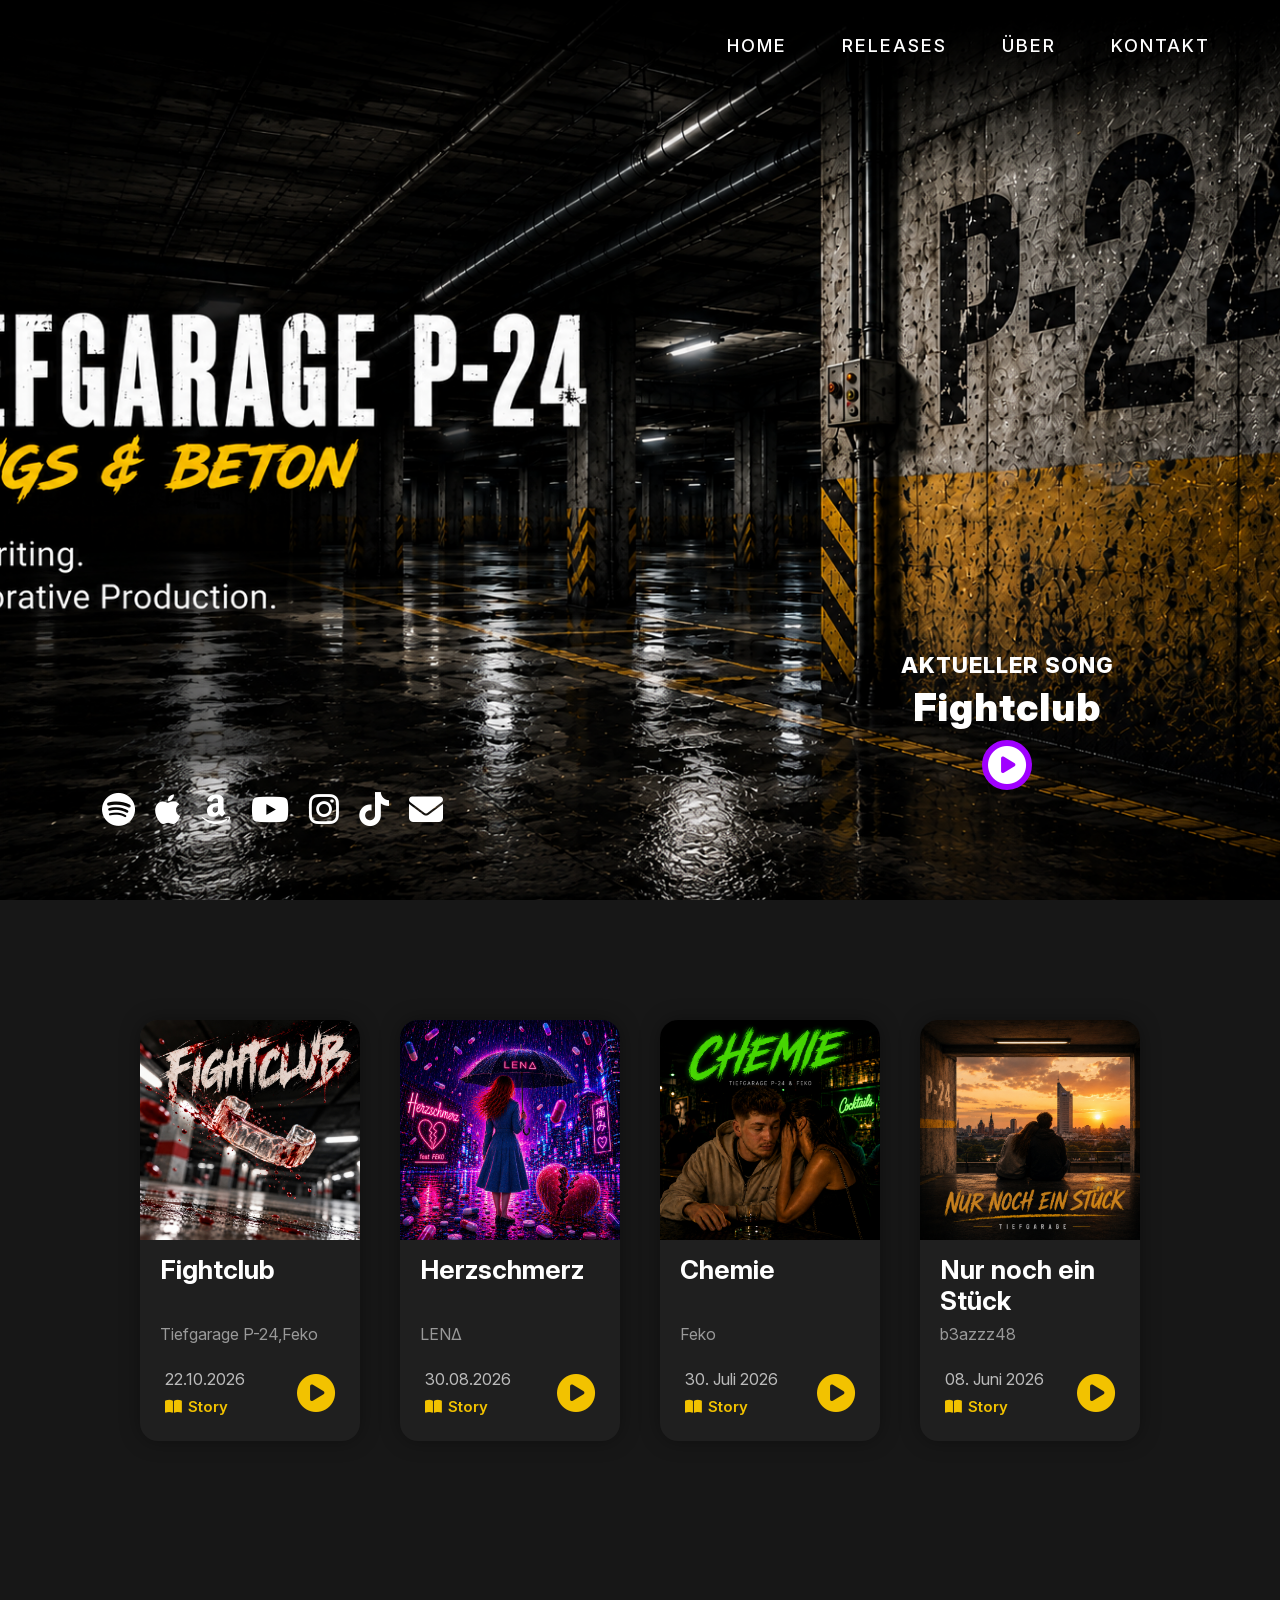
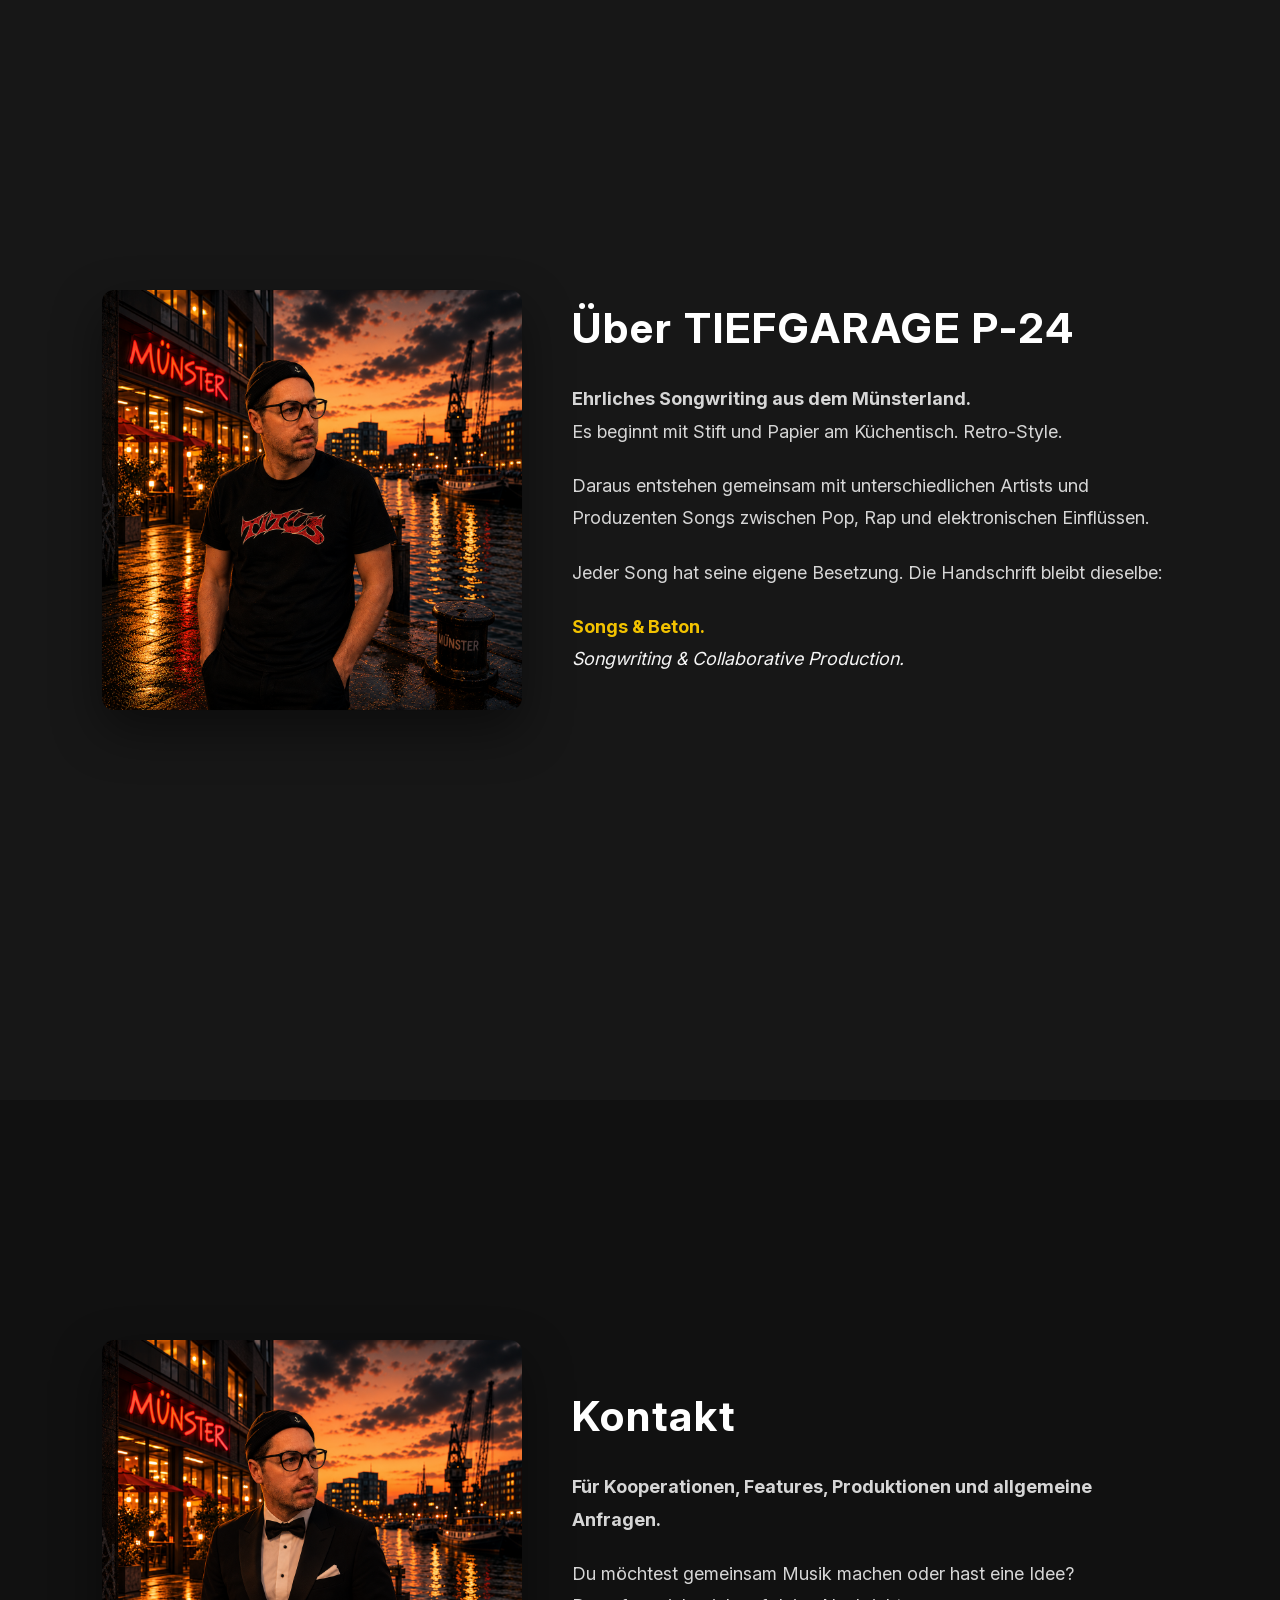
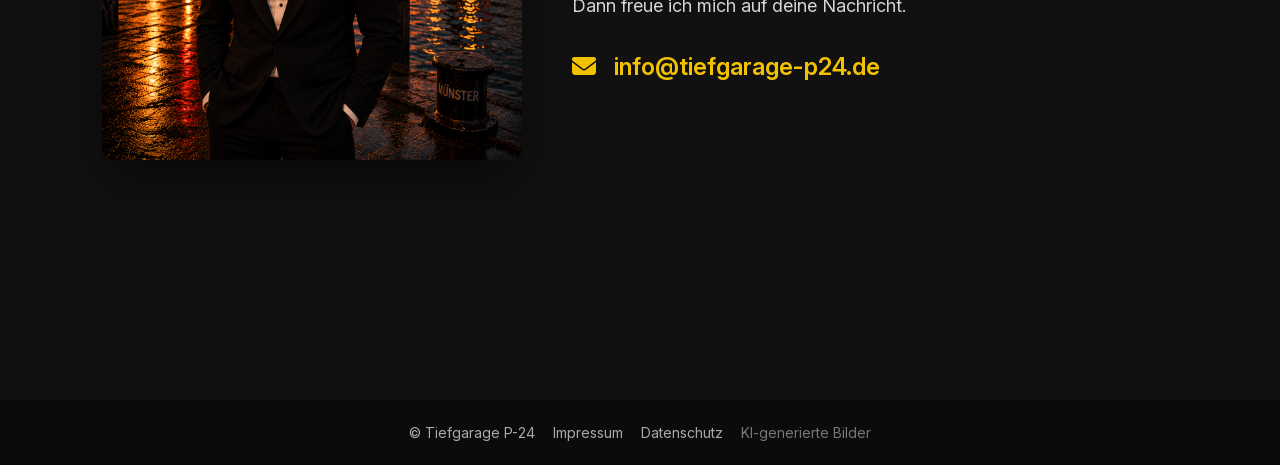
==== commit e47889bf: "Update index.html" ====
--- a/index.html
+++ b/index.html
@@ -286,7 +286,7 @@
 
     <div class="about-container">
 
-        <img src="images/contact.png" alt="Kontakt Tiefgarage P-24" class="about-image">
+        <img src="images/Kontakt.png" alt="Kontakt Tiefgarage P-24" class="about-image">
 
         <div class="about-text">
 
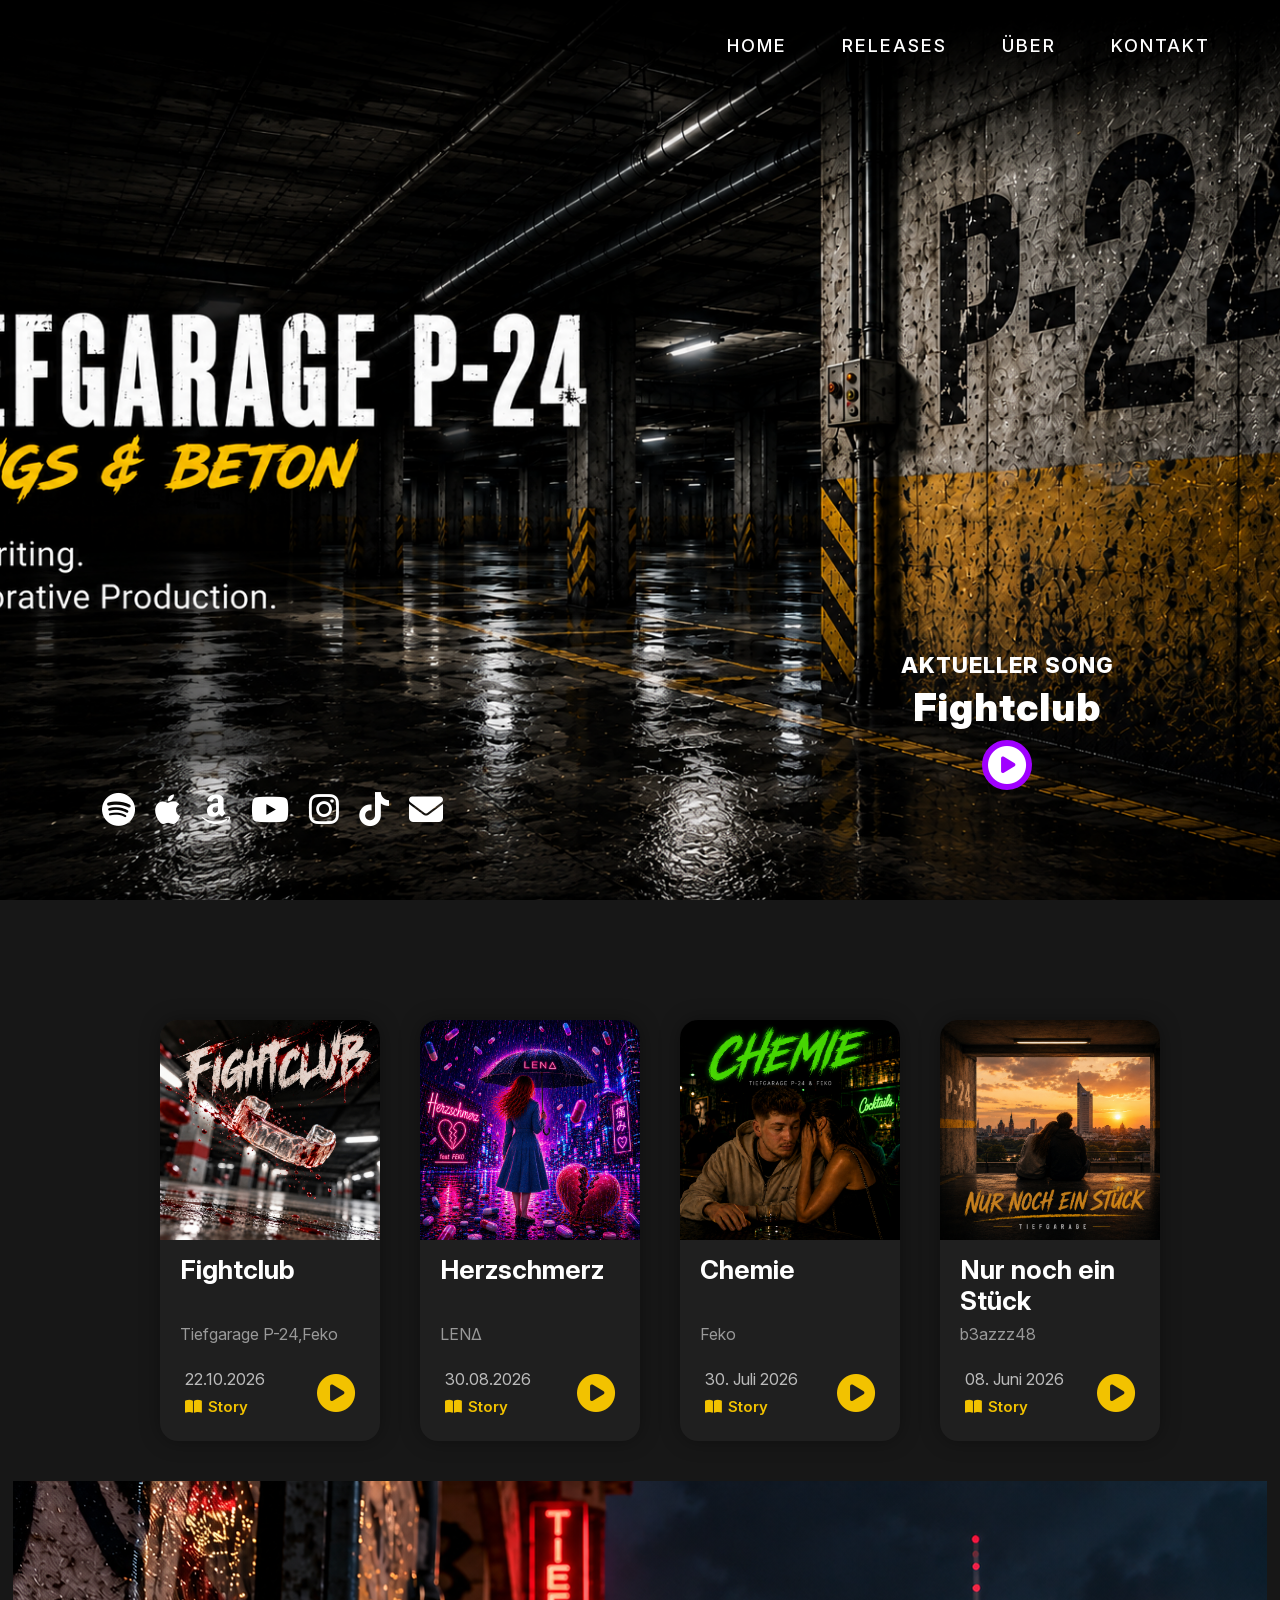
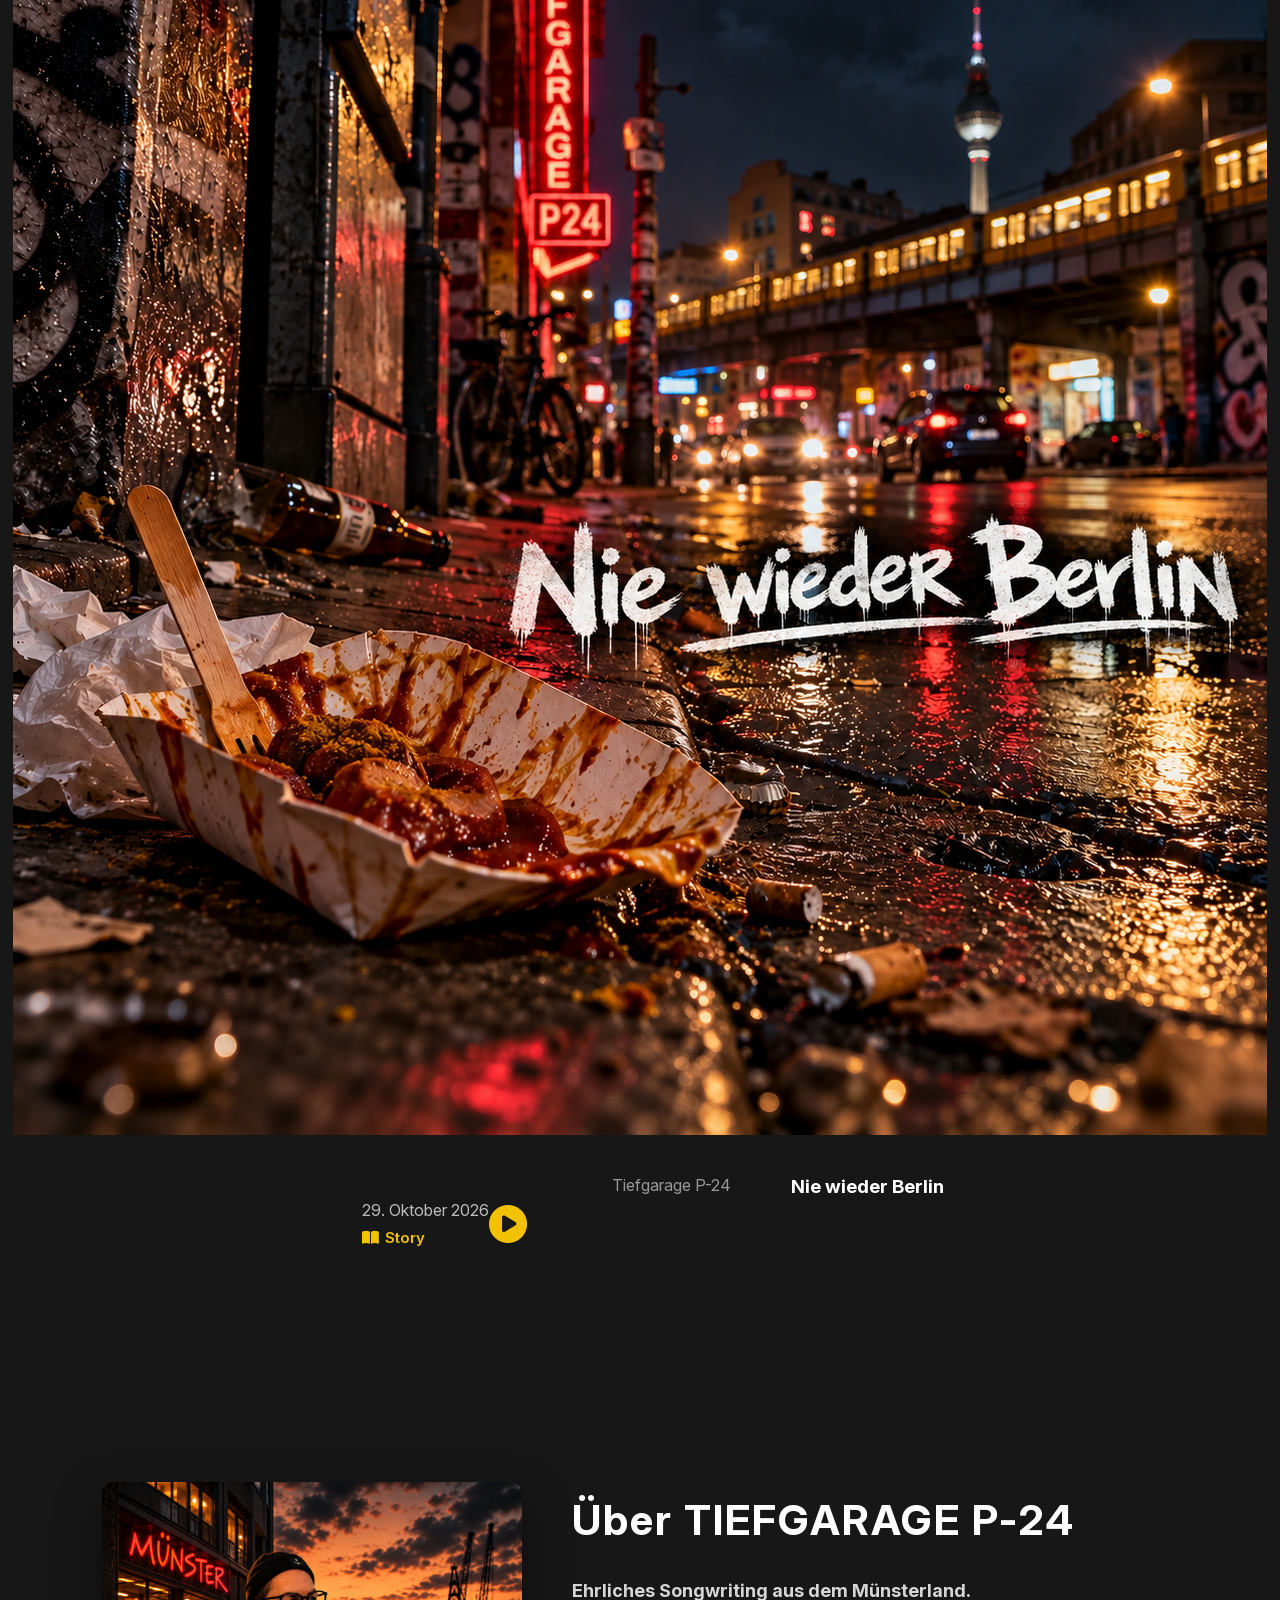
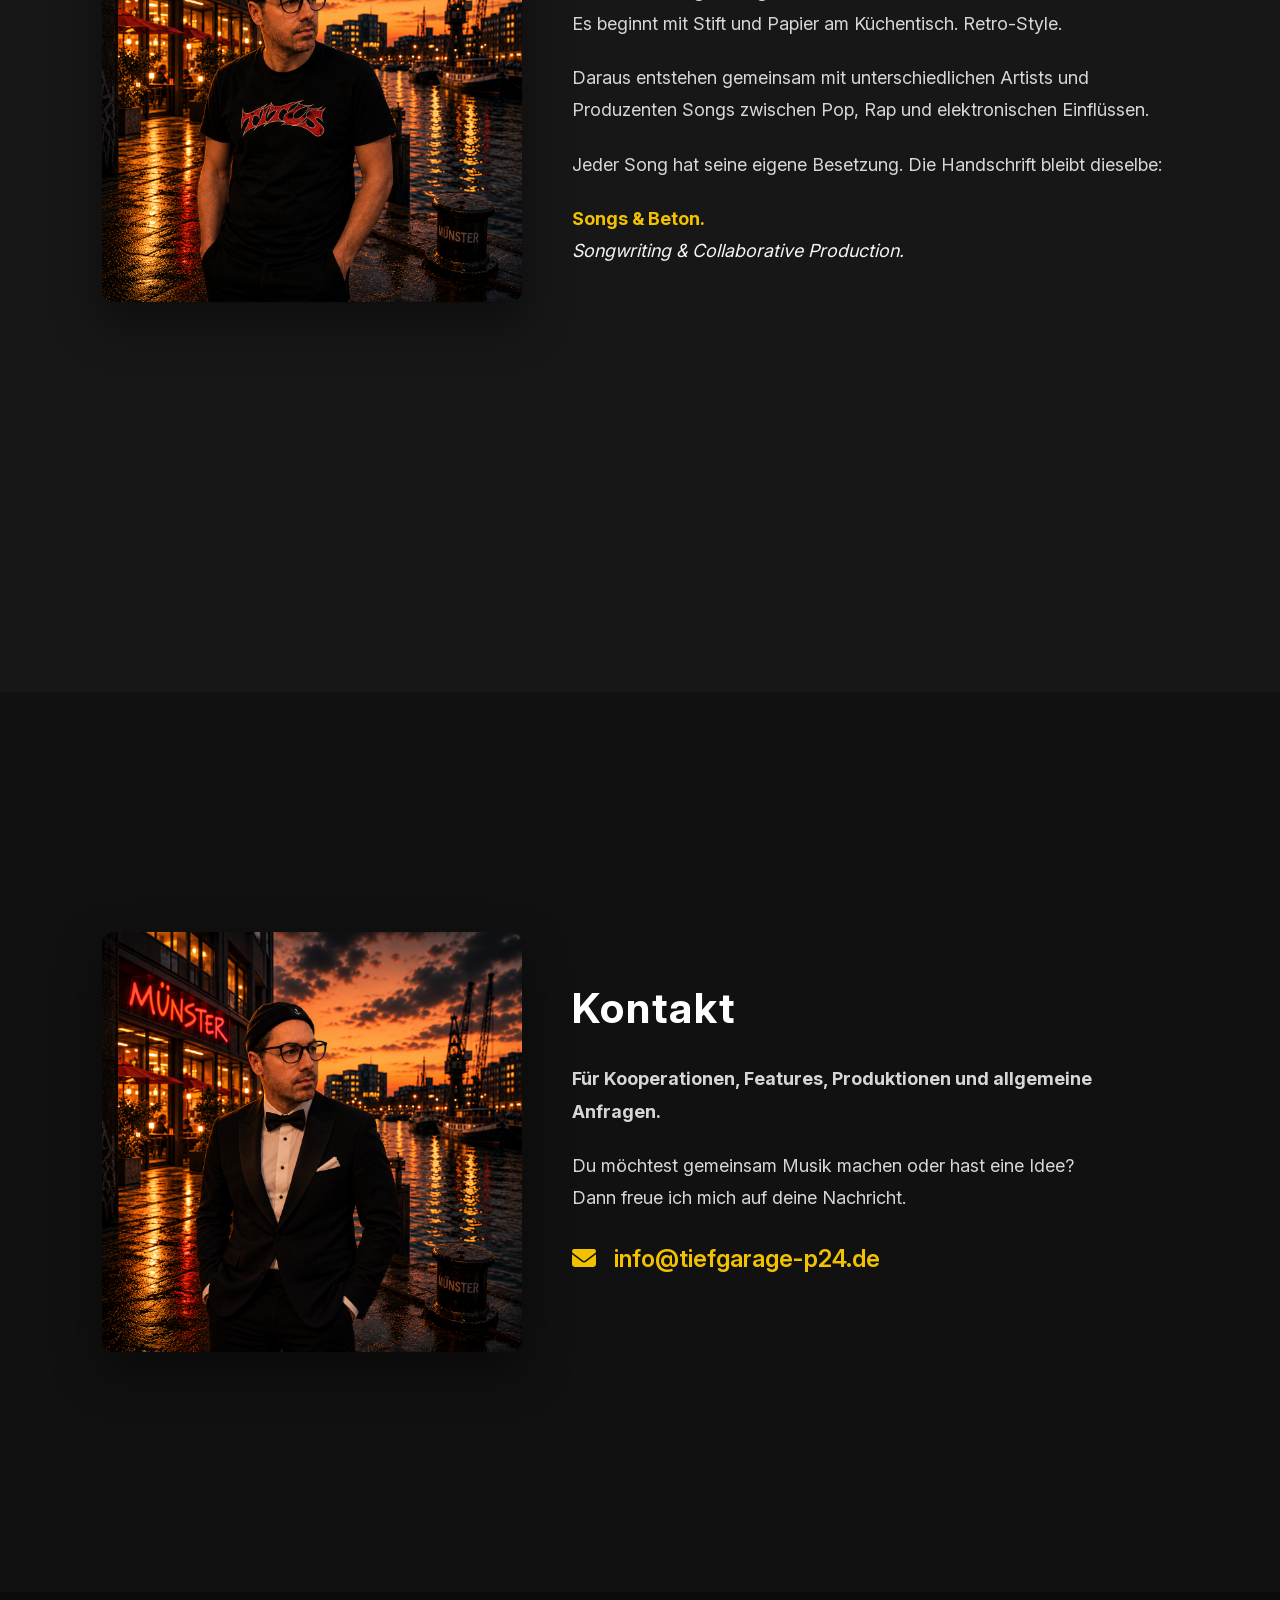
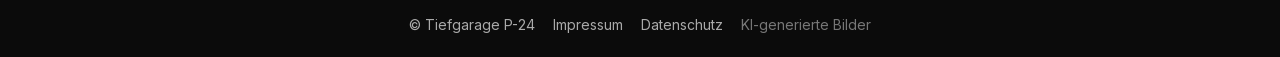
==== commit 9baa7965: "Update index.html" ====
--- a/index.html
+++ b/index.html
@@ -240,6 +240,45 @@
 
 </div>
         </div>
+</p>
+
+            <img src="images/Nie wieder Berlin Cover.png" alt="Nie wieder Berlin">
+
+            <h3>Nie wieder Berlin</h3>
+
+            <p class="artist">Tiefgarage P-24</p>
+
+          <div class="release-footer">
+
+    <div class="release-info">
+
+        <span>29. Oktober 2026</span>
+
+     <a href="#"
+   class="story-link"
+   data-title="Geplatzte Träume."
+   data-story=Berlin, einst voller Versprechen, verschlingt dich mehr und mehr.
+Der Koffer ist gepackt. Die Entscheidung ist gefallen.
+Berlin bekommt keine weitere Chance."">
+    <i class="fas fa-book-open"></i>
+    Story
+</a>
+
+    </div>
+
+    <a class="play-button"
+       href="https://open.spotify.com/intl-de/track/3B7a8RrND1RFsCl1LYgddc?si=b2a8375dd5e24d12"
+       target="_blank"
+       aria-label="Anhören">
+        <i class="fas fa-play-circle"></i>
+    </a>
+
+</div>
+            
+</div>
+    
+
+        
 
     
 
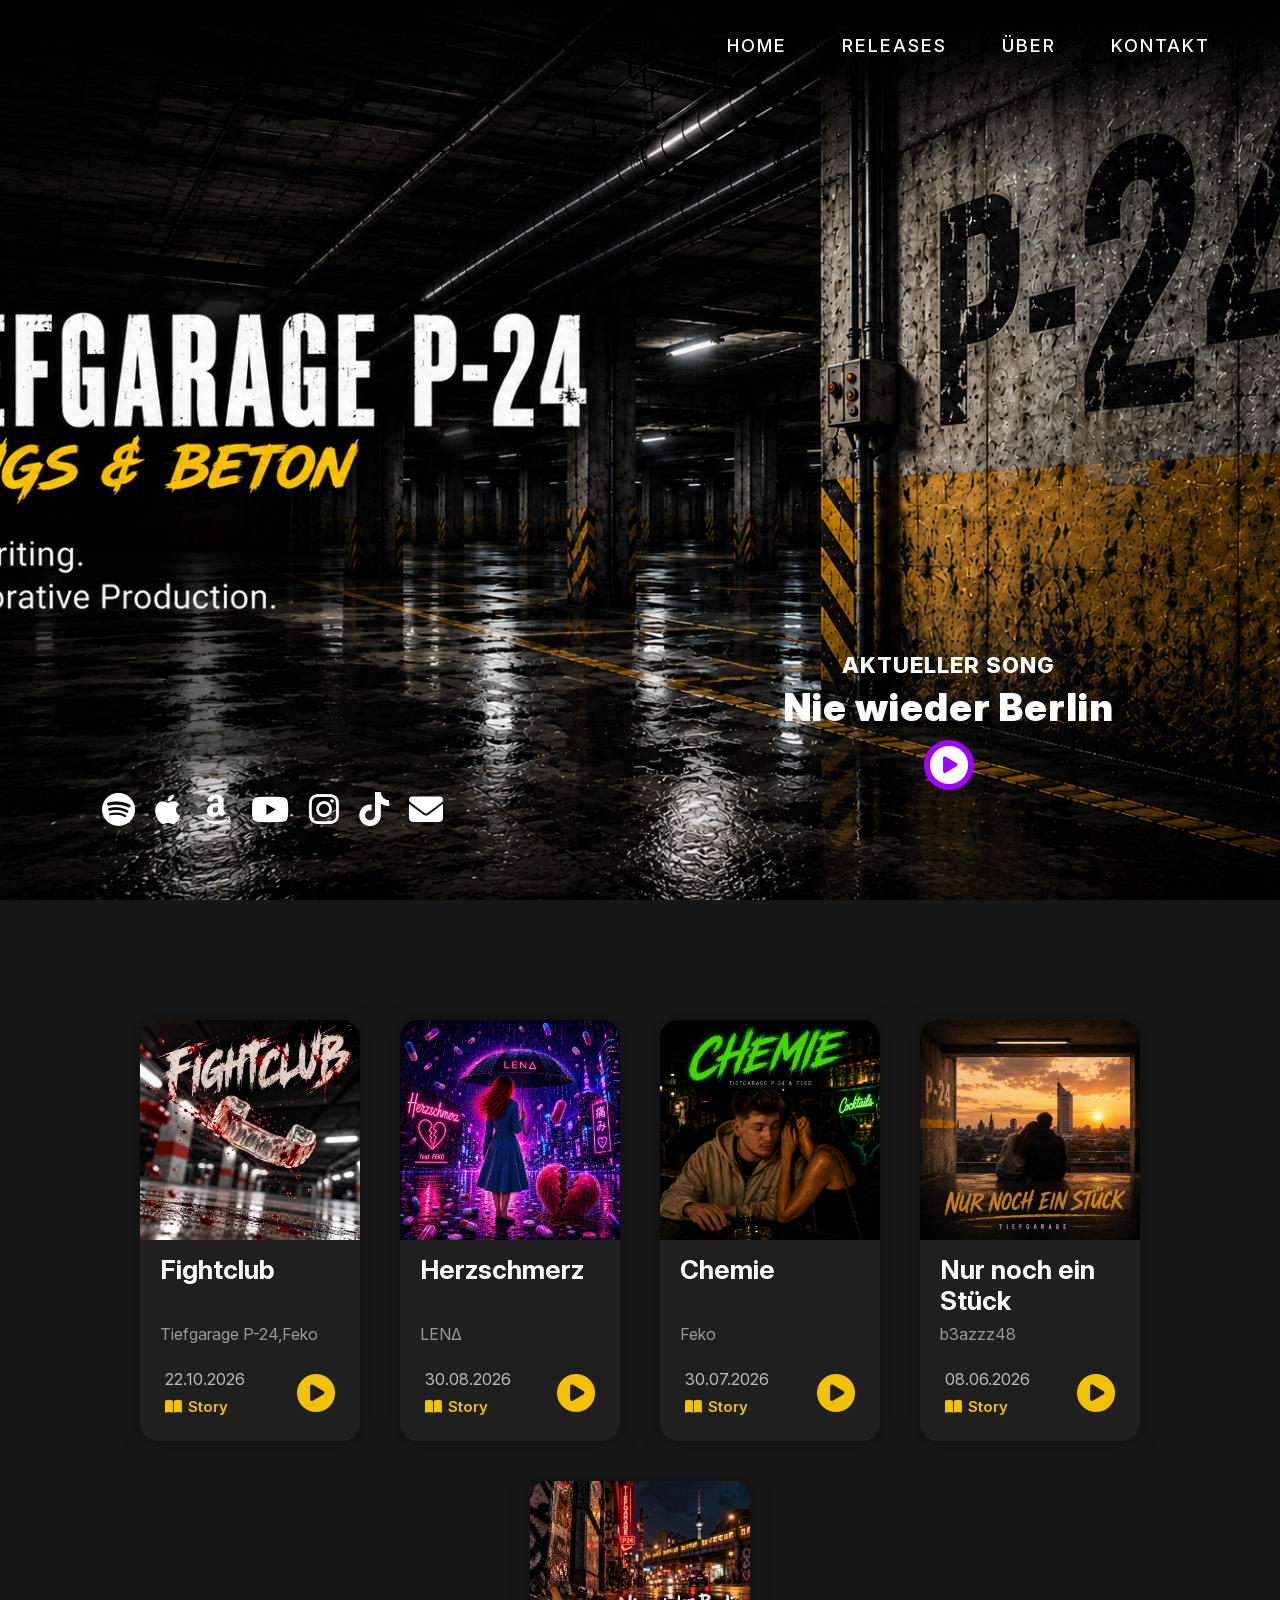
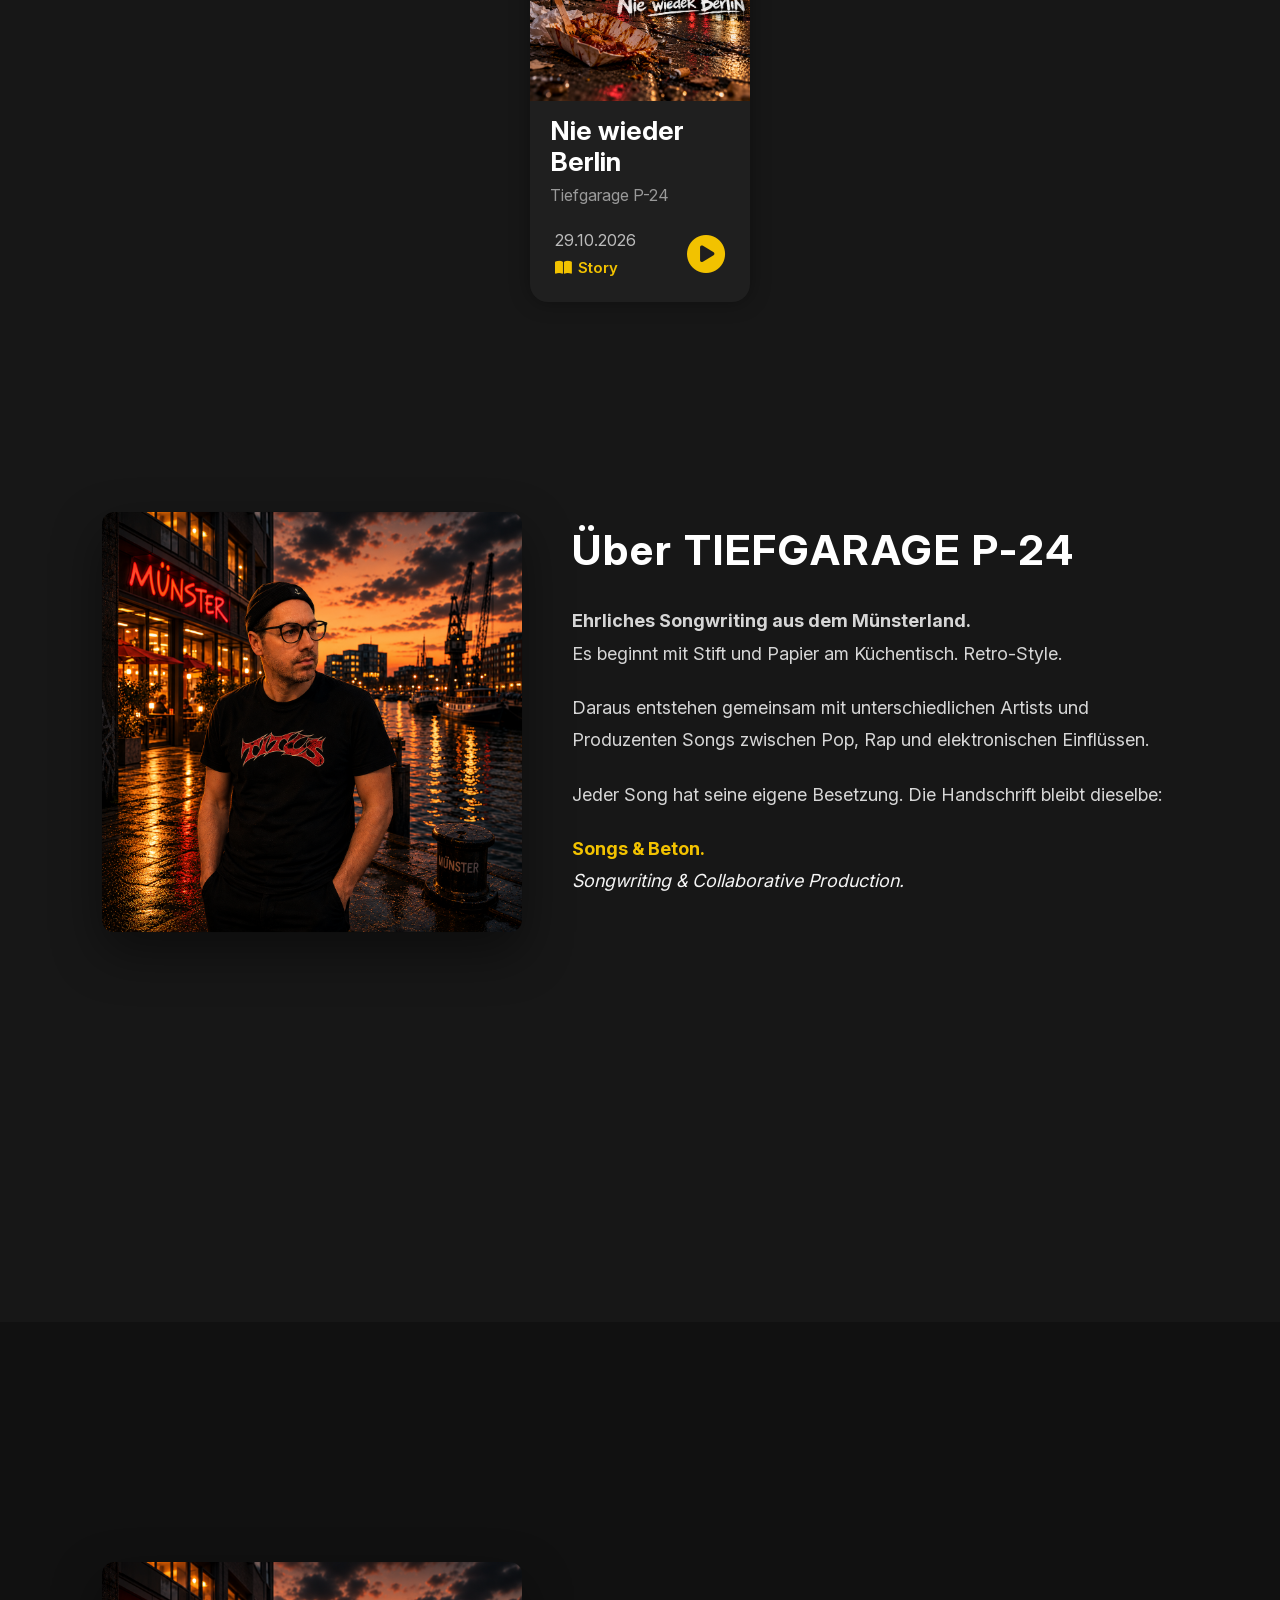
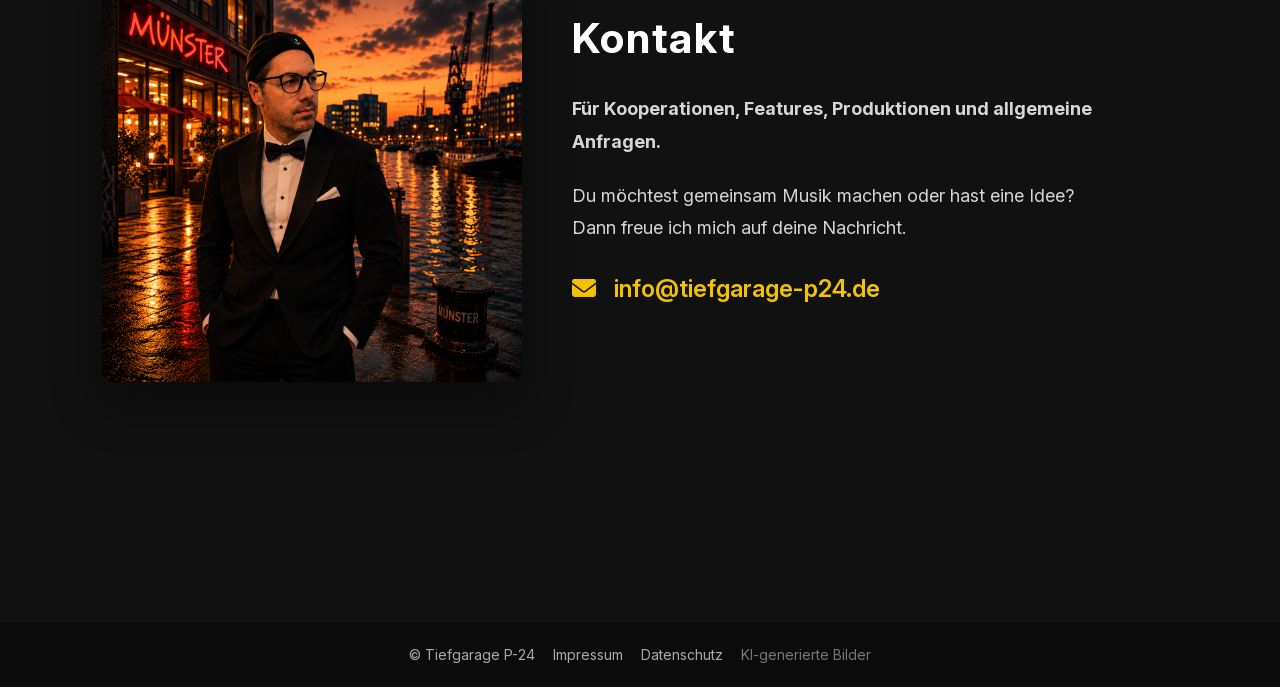
==== commit 22a090af: "Update index.html" ====
--- a/index.html
+++ b/index.html
@@ -105,7 +105,7 @@
 
     <div class="release-info">
 
-        <span>08. Juni 2026</span>
+        <span>08.06.2026</span>
 
      <a href="#"
    class="story-link"
@@ -142,7 +142,7 @@
 
     <div class="release-info">
 
-        <span>30. Juli 2026</span>
+        <span>30.07.2026</span>
 
      <a href="#"
    class="story-link"
@@ -240,6 +240,9 @@
 
 </div>
         </div>
+        
+<div class="release-card">
+        
 </p>
 
             <img src="images/Nie wieder Berlin Cover.png" alt="Nie wieder Berlin">
@@ -252,7 +255,7 @@
 
     <div class="release-info">
 
-        <span>29. Oktober 2026</span>
+        <span>29.10.2026</span>
 
      <a href="#"
    class="story-link"
